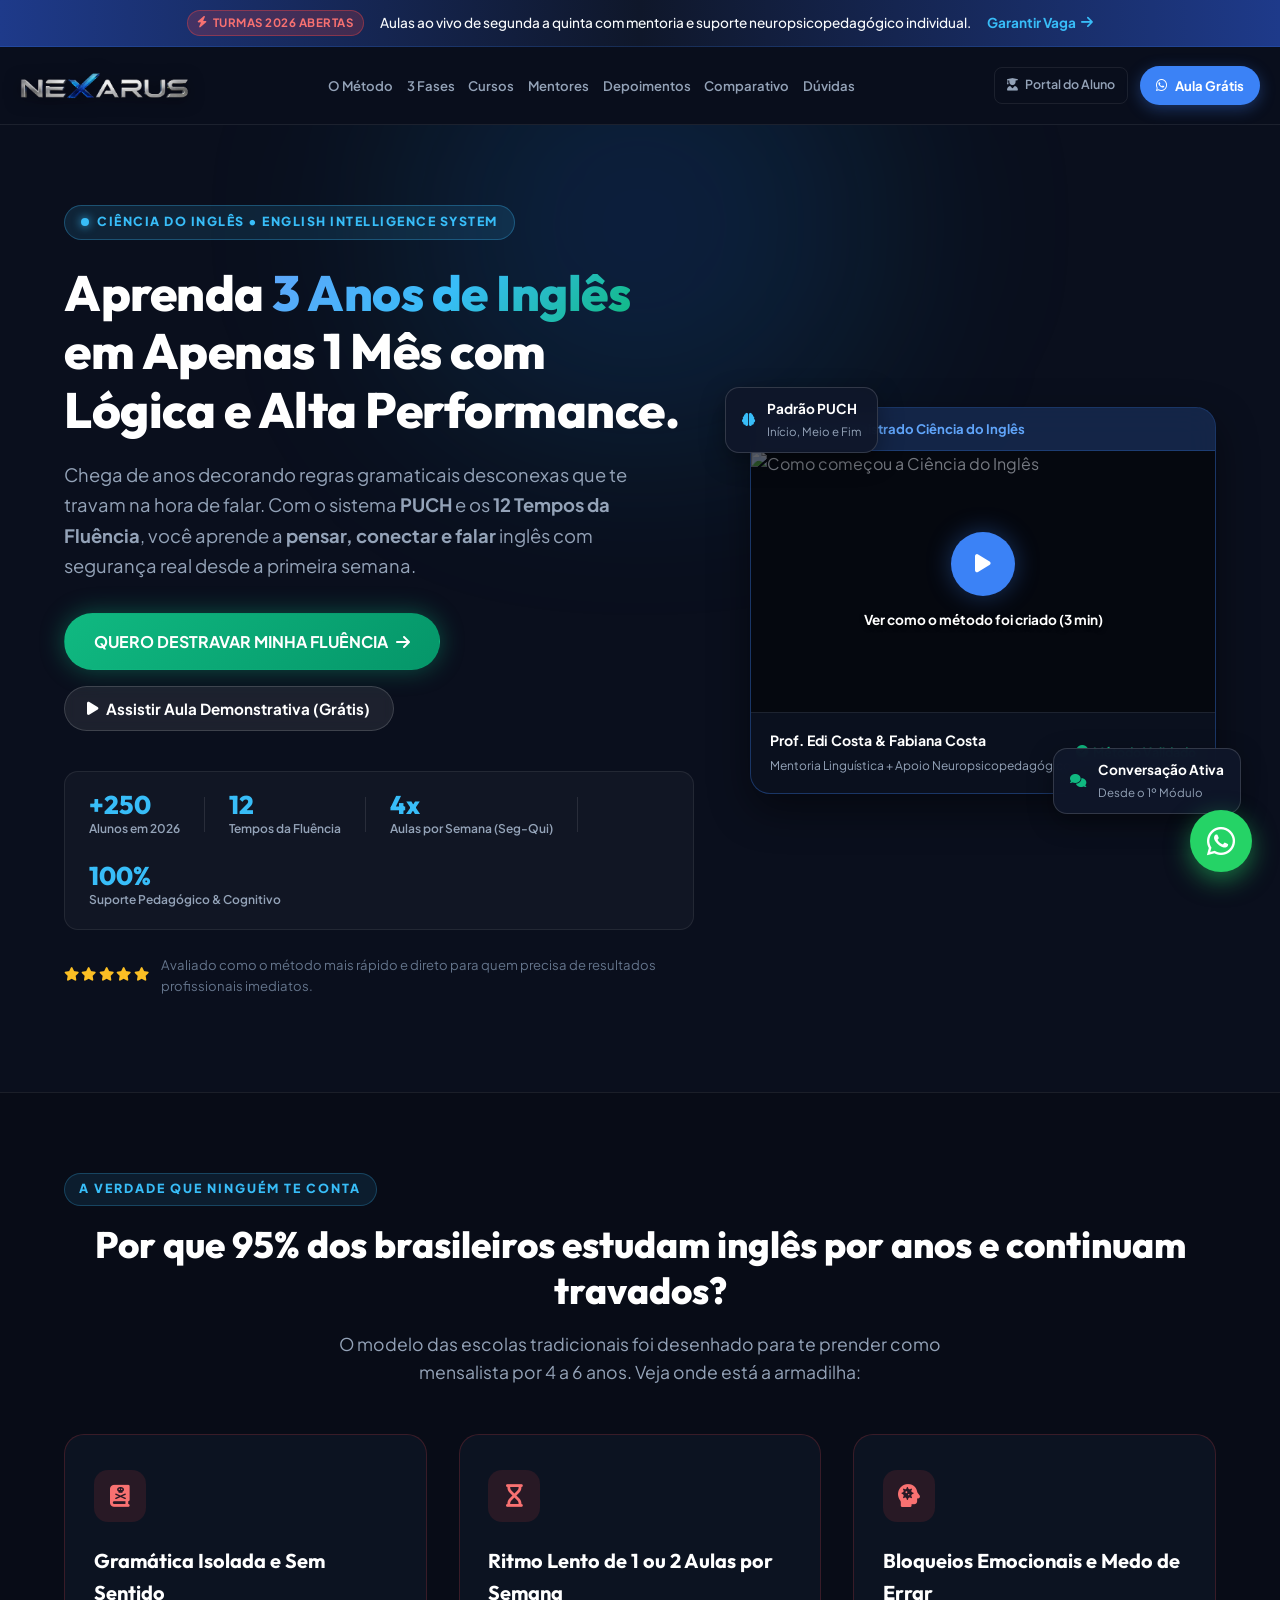
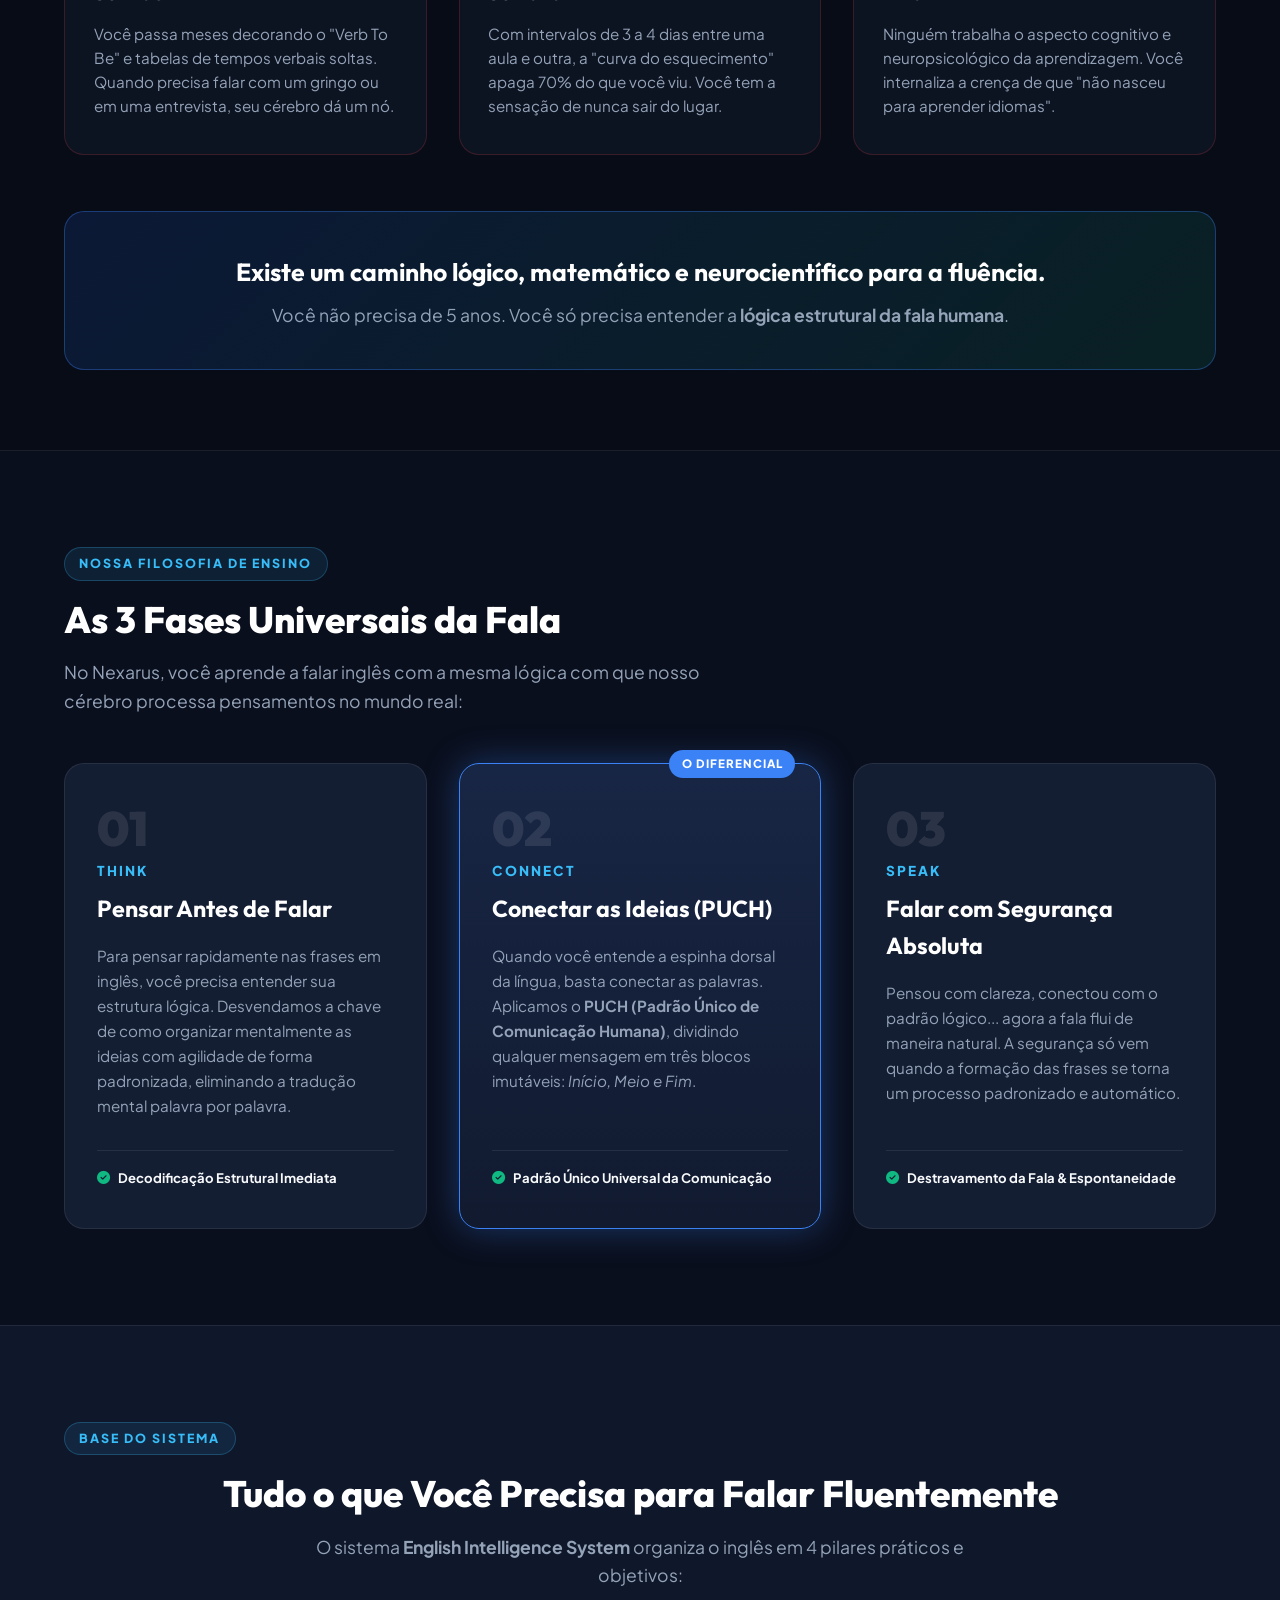
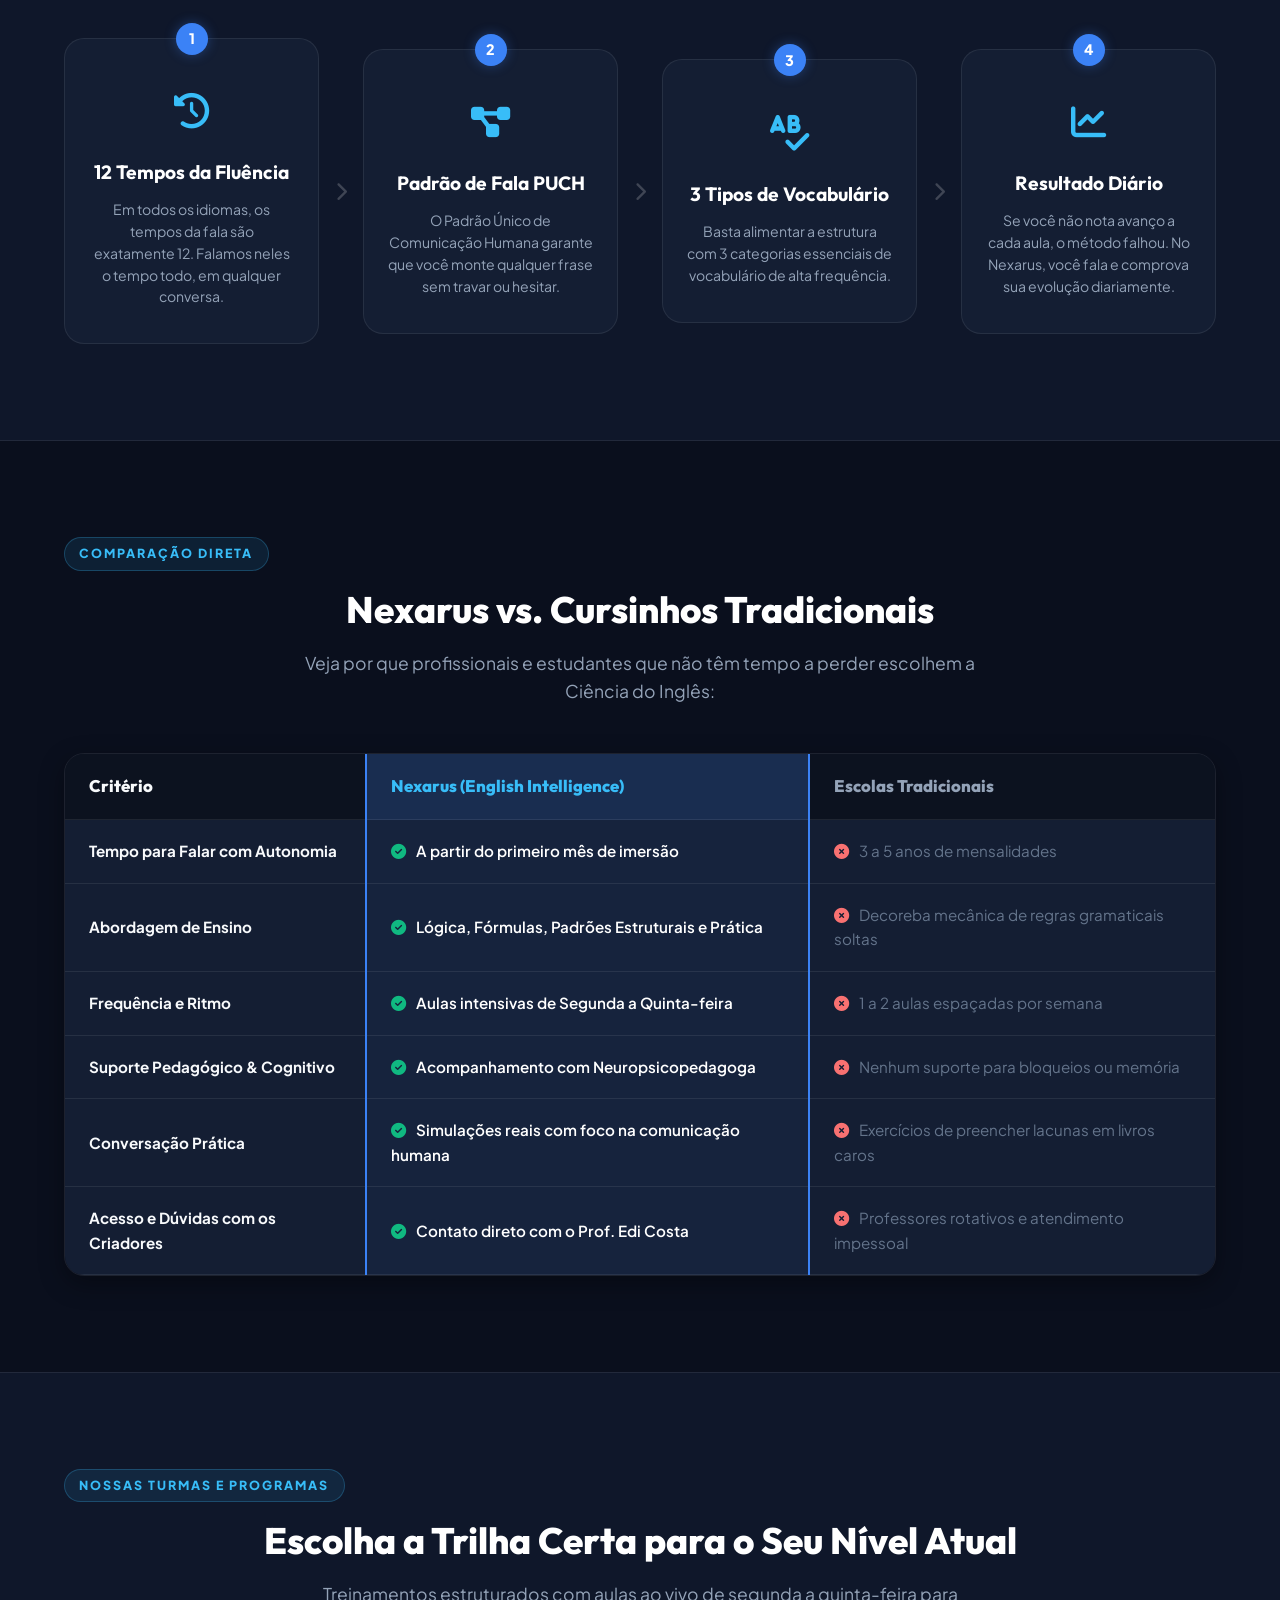
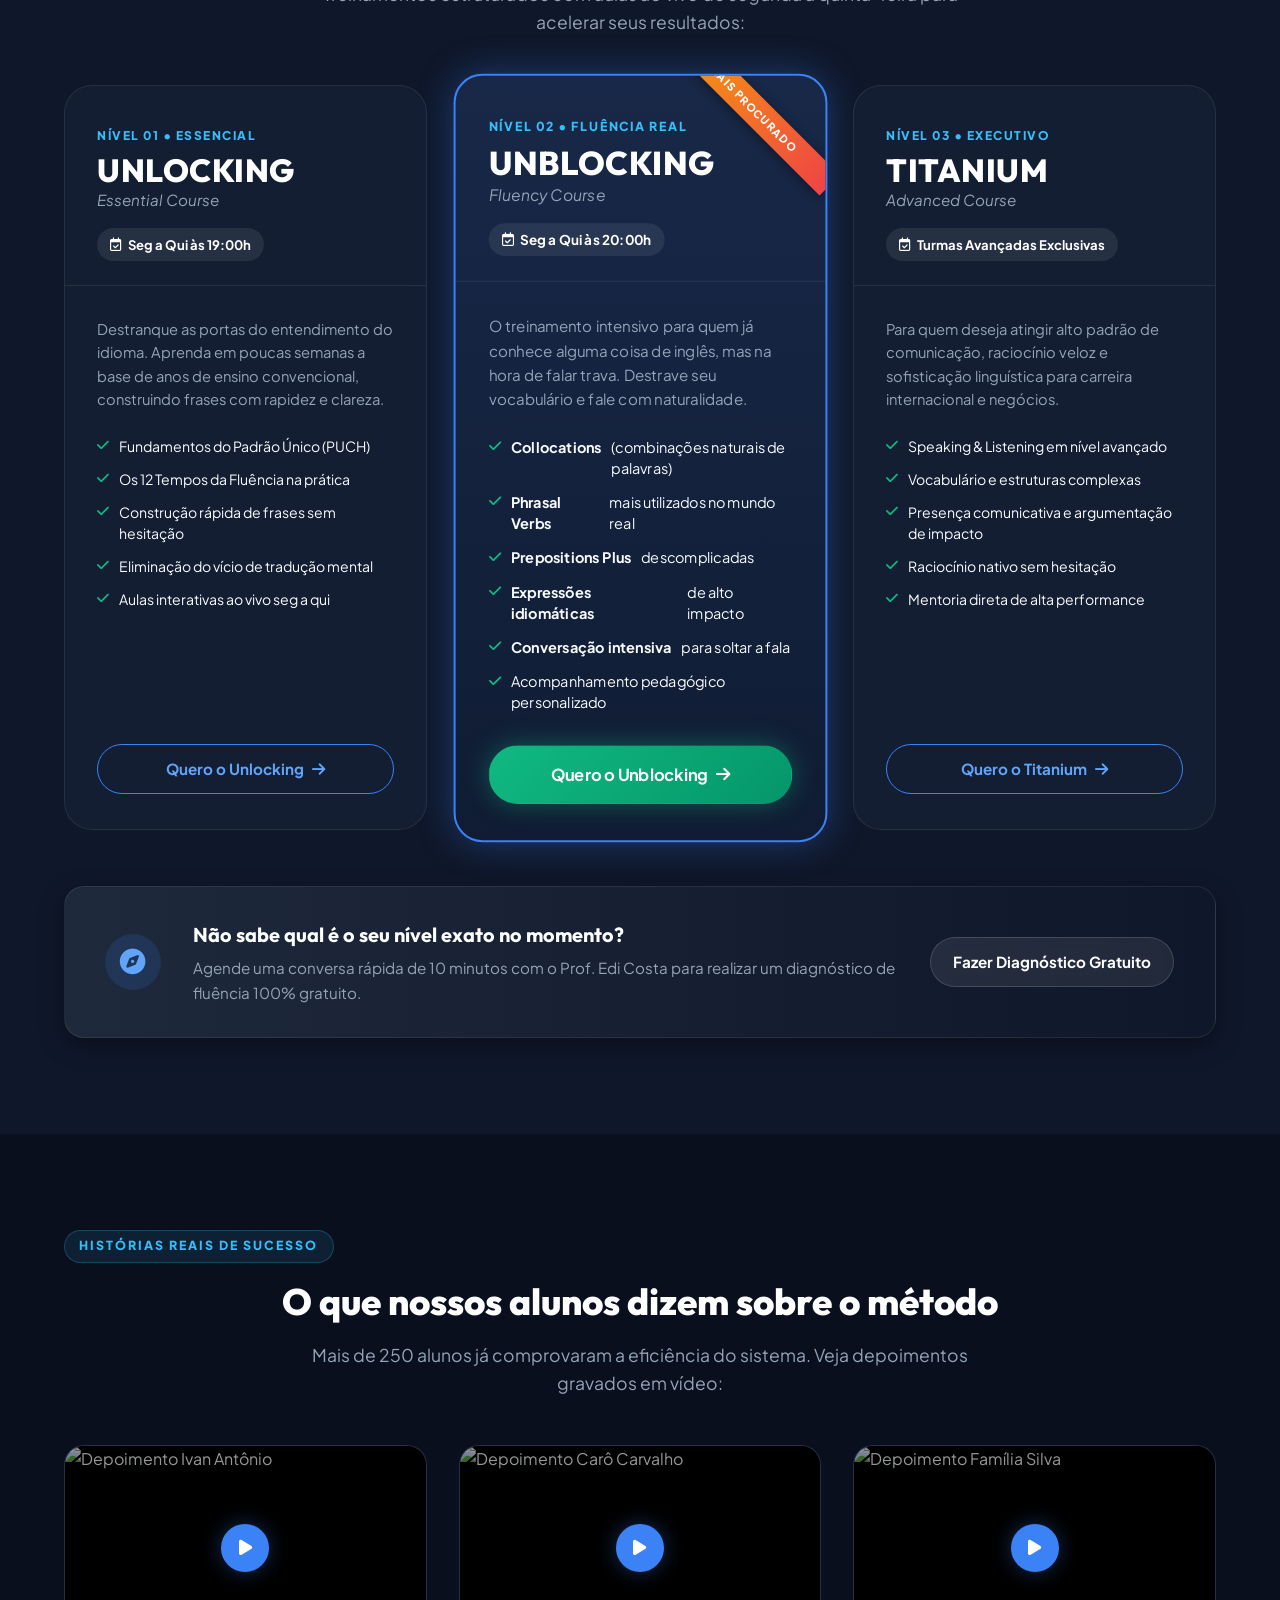
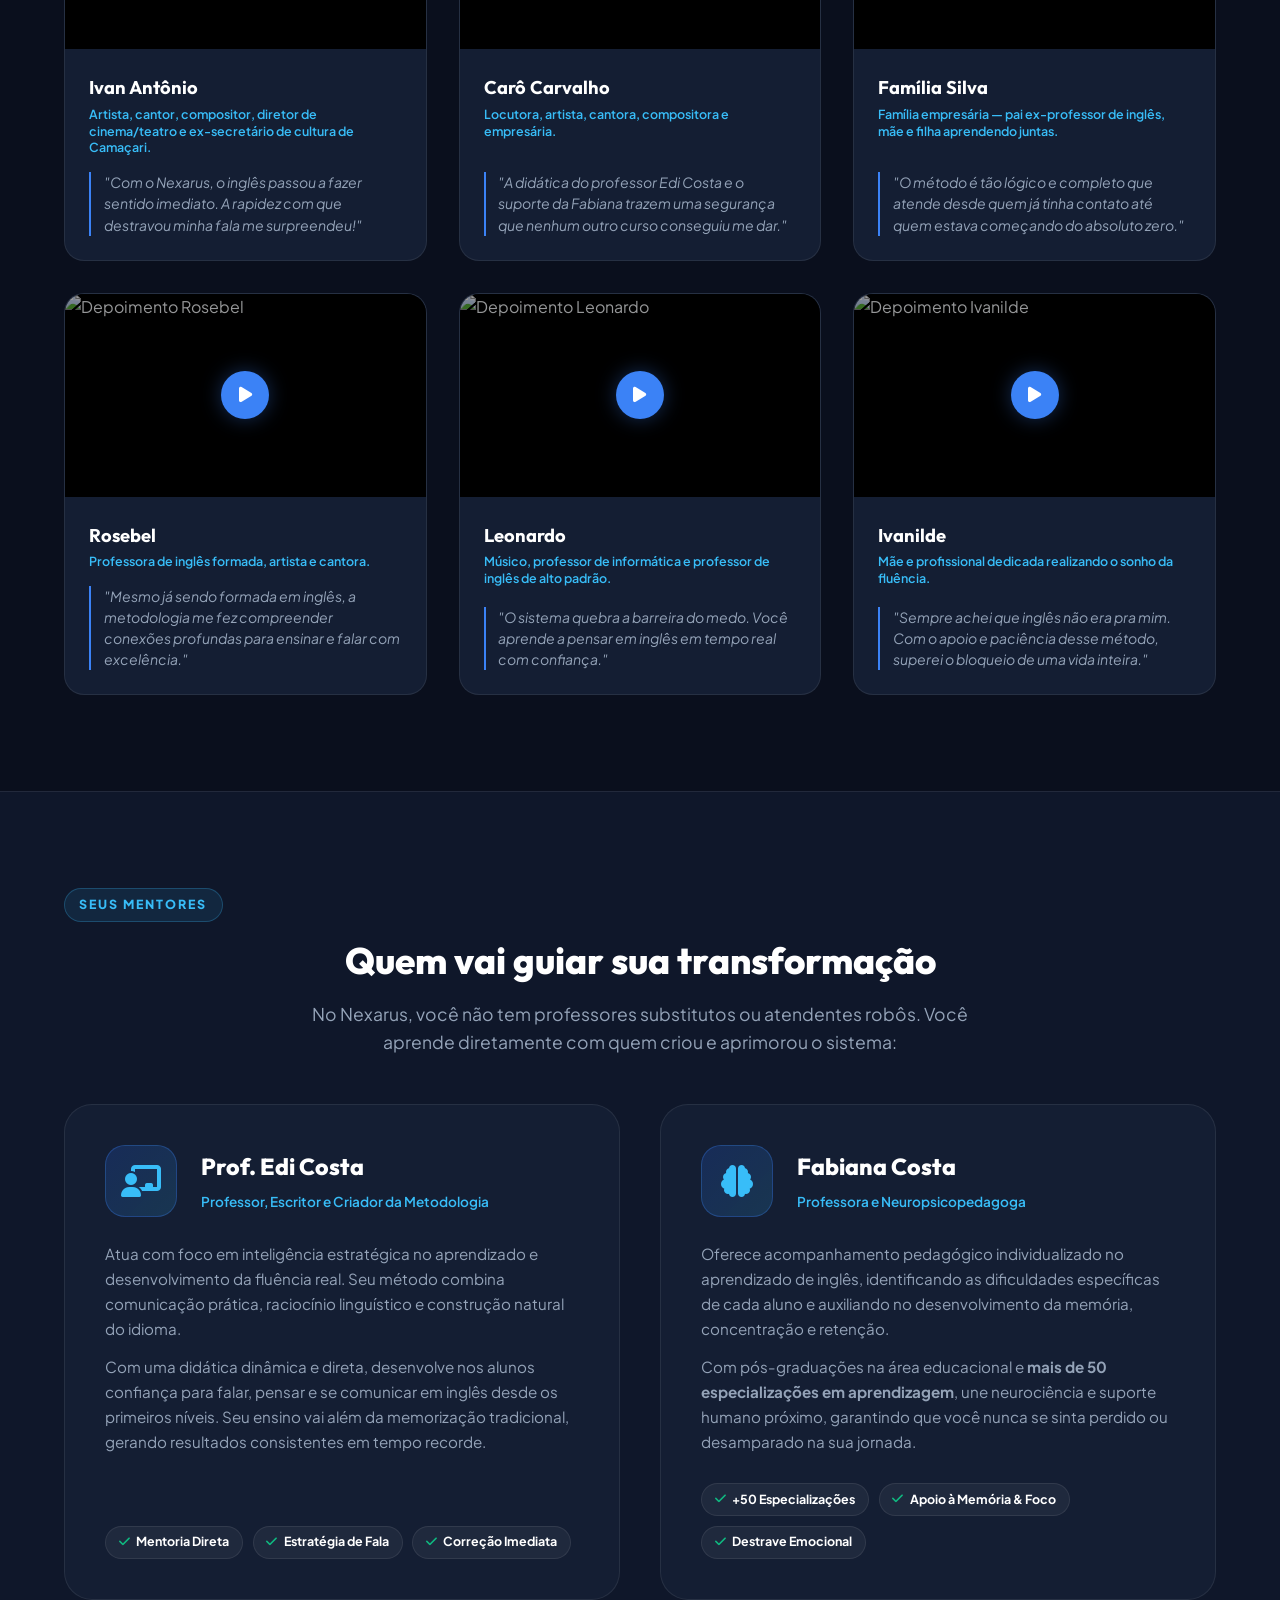
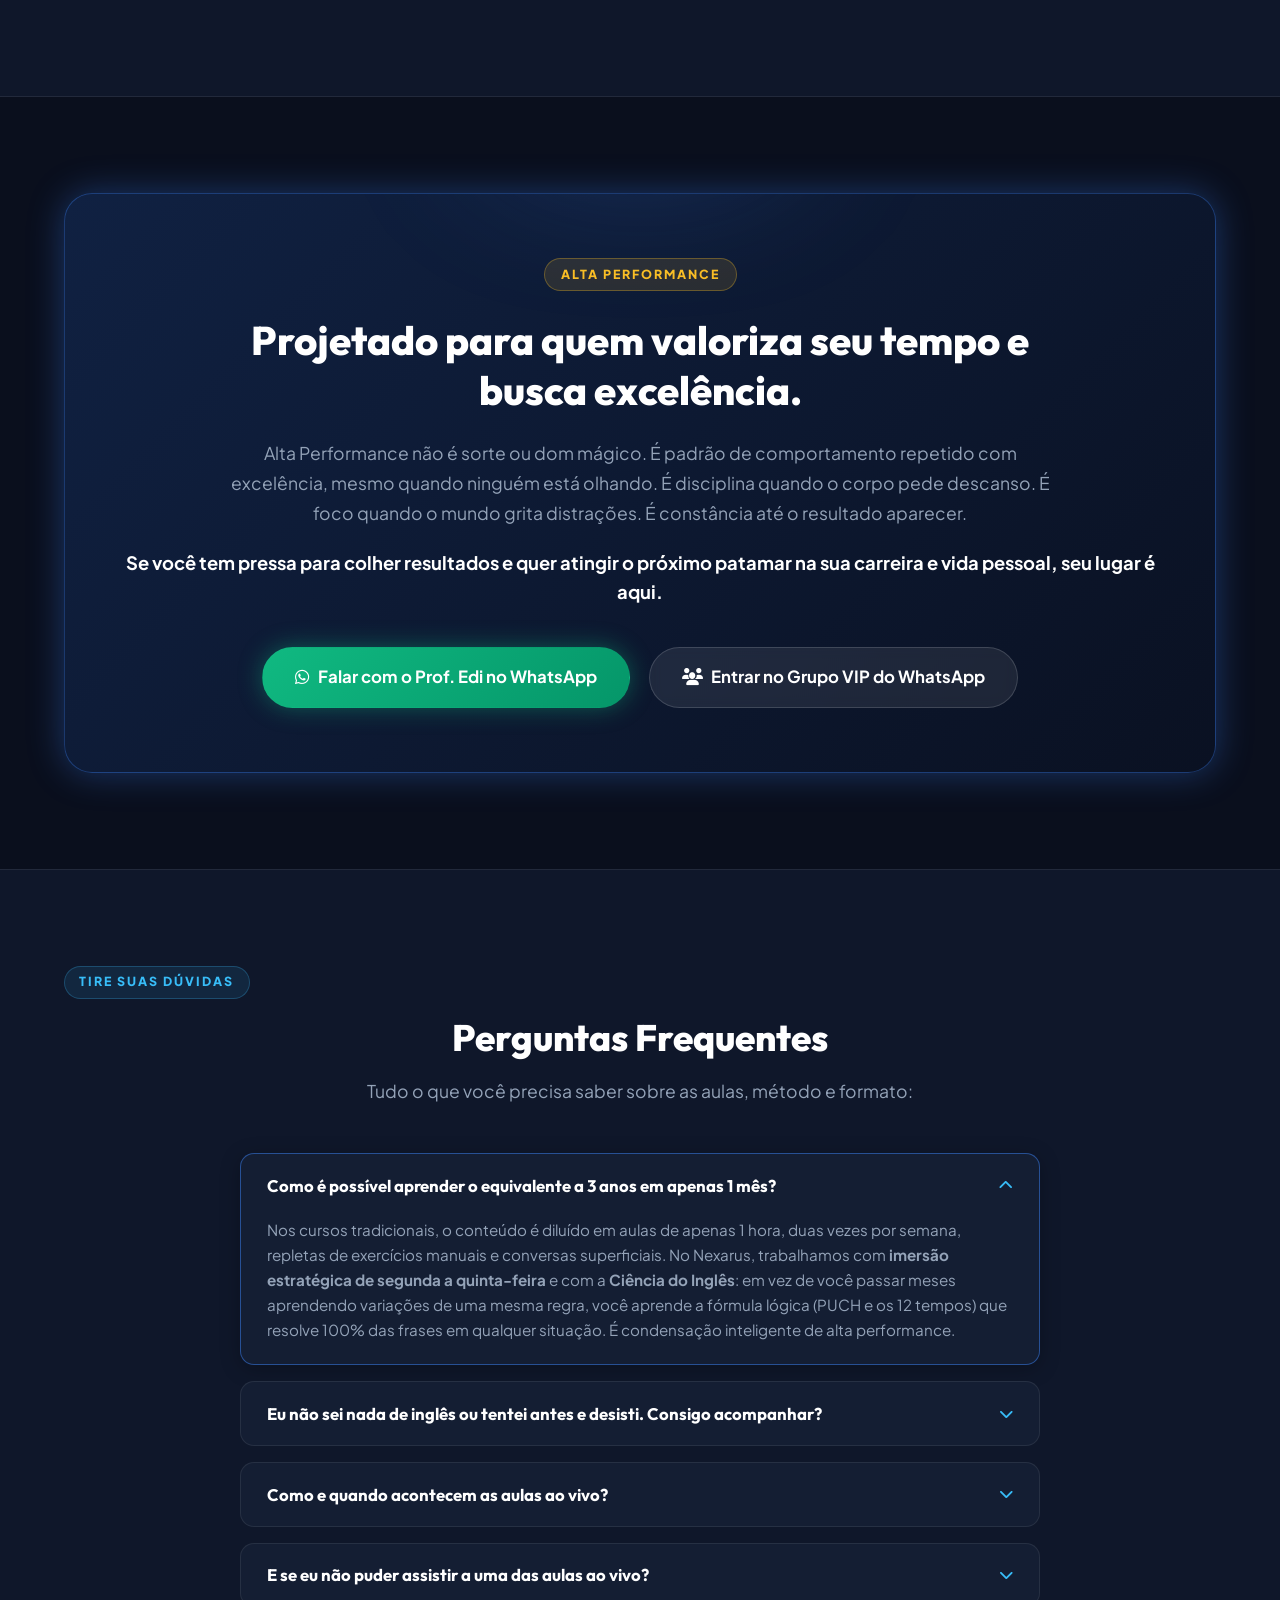
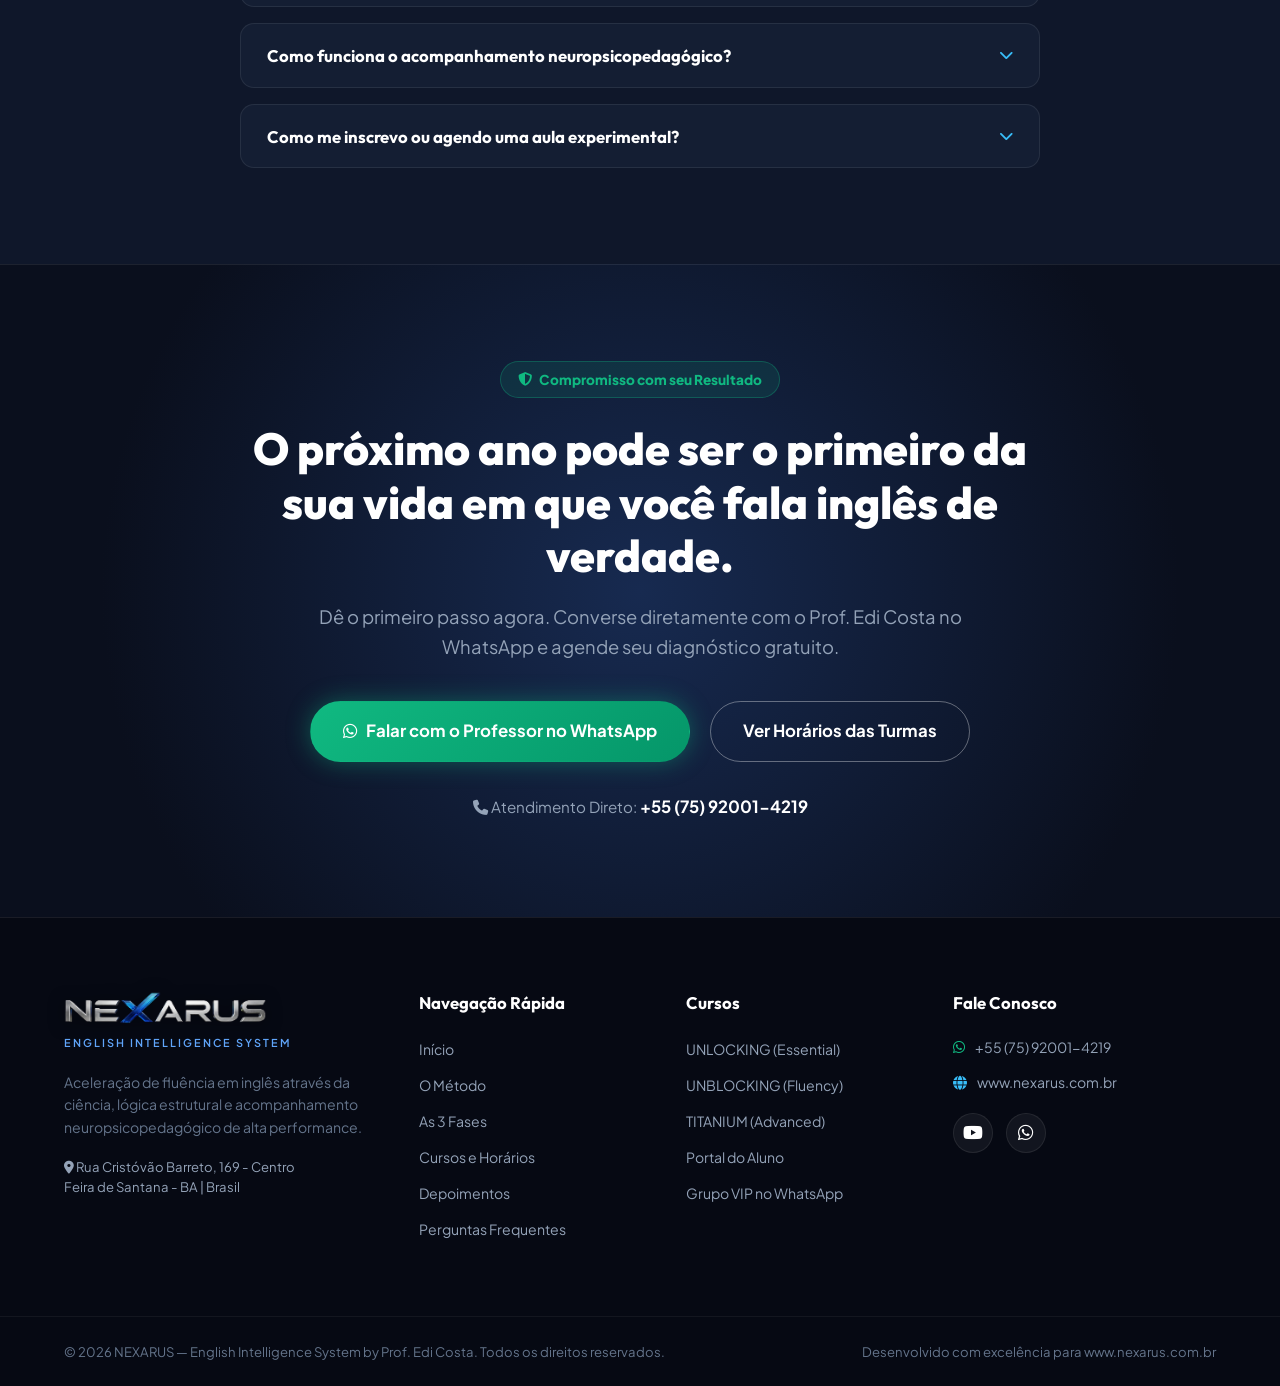
==== index.html @ 529083d0 "Update print statement from 'Hello' to 'Goodbye'" ====
<!DOCTYPE html>
<html lang="pt-BR">
<head>
  <meta charset="UTF-8" />
  <meta name="viewport" content="width=device-width, initial-scale=1.0" />
  <title>NEXARUS | Aprenda 3 Anos de Inglês em 1 Mês com a Ciência do Inglês</title>
  
  <!-- Meta SEO & Social Sharing -->
  <meta name="description" content="Domine a fluência real em tempo recorde com o English Intelligence System e a Ciência do Inglês do Prof. Edi Costa e da Neuropsicopedagoga Fabiana Costa." />
  <meta property="og:title" content="NEXARUS | English Intelligence System" />
  <meta property="og:description" content="Aprenda 3 anos de ensino tradicional em apenas 1 mês. Raciocínio lógico, 12 Tempos da Fluência e suporte neuropsicopedagógico individualizado." />
  <meta property="og:image" content="https://www.nexarus.com.br/web/image/15608-c2fd153f/NEXARUS%20X.png" />
  <meta property="og:url" content="https://www.nexarus.com.br" />
  <meta property="og:type" content="website" />

  <!-- Fonts & Icons -->
  <link rel="preconnect" href="https://fonts.googleapis.com" />
  <link rel="preconnect" href="https://fonts.gstatic.com" crossorigin />
  <link href="https://fonts.googleapis.com/css2?family=Plus+Jakarta+Sans:wght@300;400;500;600;700;800;900&family=Outfit:wght@400;500;600;700;800&display=swap" rel="stylesheet" />
  
  <!-- FontAwesome -->
  <link rel="stylesheet" href="https://cdnjs.cloudflare.com/ajax/libs/font-awesome/6.5.1/css/all.min.css" integrity="sha512-DTOQO9RWCH3ppGqcWaEA1BIZOC6xxalwEsw9c2QQeAIftl+Vegovlnee1c9QX4TctnWMn13TZye+giMm8e2LwA==" crossorigin="anonymous" referrerpolicy="no-referrer" />

  <style>
/* ==========================================================================
   NEXARUS | English Intelligence System - Modern Sales Page Stylesheet
   ========================================================================== */

:root {
  /* Colors */
  --bg-dark: #0a0f1d;
  --bg-surface: #0f172a;
  --bg-card: #141e33;
  --bg-card-hover: #1b2845;
  --bg-card-border: rgba(255, 255, 255, 0.08);
  --bg-glass: rgba(16, 24, 45, 0.75);
  
  --primary: #3b82f6;
  --primary-light: #60a5fa;
  --primary-dark: #1d4ed8;
  --primary-glow: rgba(59, 130, 246, 0.35);

  --accent-cyan: #38bdf8;
  --accent-cyan-glow: rgba(56, 189, 248, 0.25);

  --cta-green: #10b981;
  --cta-green-hover: #059669;
  --cta-green-glow: rgba(16, 185, 129, 0.4);

  --text-main: #f8fafc;
  --text-muted: #94a3b8;
  --text-dim: #64748b;
  --text-highlight: #38bdf8;

  /* Typography */
  --font-heading: 'Outfit', -apple-system, BlinkMacSystemFont, sans-serif;
  --font-body: 'Plus Jakarta Sans', -apple-system, BlinkMacSystemFont, sans-serif;

  /* Shadows & Radius */
  --radius-sm: 8px;
  --radius-md: 14px;
  --radius-lg: 20px;
  --radius-xl: 28px;
  --radius-pill: 9999px;

  --shadow-sm: 0 2px 8px rgba(0, 0, 0, 0.25);
  --shadow-md: 0 8px 24px rgba(0, 0, 0, 0.35);
  --shadow-lg: 0 16px 40px rgba(0, 0, 0, 0.45);
  --shadow-glow: 0 0 35px var(--primary-glow);
  --shadow-cta: 0 0 25px var(--cta-green-glow);

  /* Transitions */
  --transition-fast: 0.2s cubic-bezier(0.4, 0, 0.2, 1);
  --transition-normal: 0.3s cubic-bezier(0.4, 0, 0.2, 1);
  --transition-bounce: 0.4s cubic-bezier(0.175, 0.885, 0.32, 1.275);
}

/* Base Reset & Defaults */
*, *::before, *::after {
  box-sizing: border-box;
  margin: 0;
  padding: 0;
}

html {
  scroll-behavior: smooth;
  font-size: 16px;
  -webkit-font-smoothing: antialiased;
}

body {
  font-family: var(--font-body);
  background-color: var(--bg-dark);
  color: var(--text-main);
  line-height: 1.6;
  overflow-x: hidden;
  position: relative;
}

img {
  max-width: 100%;
  height: auto;
  display: block;
}

a {
  color: inherit;
  text-decoration: none;
  transition: var(--transition-fast);
}

ul {
  list-style: none;
}

.container {
  width: 100%;
  max-width: 1200px;
  margin: 0 auto;
  padding: 0 1.5rem;
}

/* Utility Helpers */
.text-center { text-align: center; }
.text-accent { color: var(--accent-cyan) !important; }
.text-success { color: var(--cta-green) !important; }

/* Announcement Bar */
.top-bar {
  background: linear-gradient(90deg, #1e3a8a, #0f172a, #1e3a8a);
  border-bottom: 1px solid rgba(59, 130, 246, 0.2);
  padding: 0.6rem 0;
  font-size: 0.85rem;
  color: var(--text-main);
}

.top-bar-content {
  display: flex;
  align-items: center;
  justify-content: center;
  gap: 1rem;
  flex-wrap: wrap;
}

.badge-urgent {
  background: rgba(239, 68, 68, 0.2);
  color: #f87171;
  border: 1px solid rgba(239, 68, 68, 0.4);
  padding: 0.2rem 0.6rem;
  border-radius: var(--radius-pill);
  font-weight: 700;
  font-size: 0.72rem;
  letter-spacing: 0.5px;
  display: inline-flex;
  align-items: center;
  gap: 0.3rem;
}

.top-bar-text {
  font-weight: 500;
  margin: 0;
}

.top-bar-link {
  color: var(--accent-cyan);
  font-weight: 700;
  display: inline-flex;
  align-items: center;
  gap: 0.35rem;
}

.top-bar-link:hover {
  text-decoration: underline;
  color: #fff;
}

/* Site Header */
.site-header {
  position: sticky;
  top: 0;
  z-index: 100;
  background: rgba(10, 15, 29, 0.85);
  backdrop-filter: blur(14px);
  -webkit-backdrop-filter: blur(14px);
  border-bottom: 1px solid var(--bg-card-border);
  transition: var(--transition-normal);
}

.site-header.scrolled {
  background: rgba(10, 15, 29, 0.95);
  box-shadow: var(--shadow-md);
}

.nav-container {
  display: flex;
  align-items: center;
  justify-content: space-between;
  height: 4.8rem;
  width: 100%;
  max-width: 1440px;
  margin: 0 auto;
  padding: 0 2rem;
  gap: 1.5rem;
}

.brand-logo {
  display: flex;
  align-items: center;
  flex-shrink: 0;
}

.brand-logo-img {
  height: 34px;
  width: auto;
  max-width: 200px;
  object-fit: contain;
  transition: transform 0.3s cubic-bezier(0.4, 0, 0.2, 1), filter 0.3s ease;
  filter: drop-shadow(0 2px 8px rgba(0, 0, 0, 0.5));
}

.brand-logo:hover .brand-logo-img {
  transform: scale(1.03);
  filter: drop-shadow(0 0 14px rgba(56, 189, 248, 0.5));
}

.footer-logo {
  display: flex;
  flex-direction: column;
  align-items: flex-start;
  gap: 0.5rem;
  margin-bottom: 1.2rem;
}

.footer-logo-img {
  height: 36px;
  width: auto;
  max-width: 220px;
  object-fit: contain;
  filter: drop-shadow(0 2px 8px rgba(0, 0, 0, 0.5));
}

.logo-sub {
  font-size: 0.68rem;
  letter-spacing: 2px;
  text-transform: uppercase;
  color: var(--primary-light);
  font-weight: 600;
}

.nav-links {
  display: flex;
  align-items: center;
  gap: 1.15rem;
  flex-shrink: 1;
}

.nav-link {
  color: var(--text-muted);
  font-size: 0.88rem;
  font-weight: 600;
  position: relative;
  padding: 0.4rem 0;
  white-space: nowrap;
  flex-shrink: 0;
}

.nav-link:hover {
  color: #ffffff;
}

.nav-link::after {
  content: '';
  position: absolute;
  bottom: 0;
  left: 0;
  width: 0;
  height: 2px;
  background: var(--primary);
  transition: var(--transition-fast);
}

.nav-link:hover::after {
  width: 100%;
}

.nav-actions {
  display: flex;
  align-items: center;
  gap: 0.75rem;
  flex-shrink: 0;
}

.btn-portal {
  color: var(--text-muted);
  font-size: 0.82rem;
  font-weight: 600;
  padding: 0.5rem 0.85rem;
  border-radius: var(--radius-sm);
  border: 1px solid var(--bg-card-border);
  display: inline-flex;
  align-items: center;
  gap: 0.4rem;
  white-space: nowrap;
}

.btn-portal:hover {
  color: #fff;
  border-color: var(--primary);
  background: rgba(59, 130, 246, 0.1);
}

.btn-nav {
  padding: 0.55rem 1.1rem;
  font-size: 0.86rem;
  white-space: nowrap;
}

.mobile-toggle {
  display: none;
  background: none;
  border: none;
  color: #fff;
  font-size: 1.4rem;
  cursor: pointer;
  padding: 0.5rem;
  flex-shrink: 0;
}

/* Button System */
.btn {
  display: inline-flex;
  align-items: center;
  justify-content: center;
  gap: 0.5rem;
  padding: 0.75rem 1.4rem;
  border-radius: var(--radius-pill);
  font-family: var(--font-body);
  font-weight: 700;
  font-size: 0.95rem;
  cursor: pointer;
  border: 1px solid transparent;
  transition: var(--transition-normal);
  text-align: center;
  white-space: nowrap;
}

.btn-primary {
  background: var(--primary);
  color: #fff;
  box-shadow: 0 4px 15px rgba(59, 130, 246, 0.35);
}

.btn-primary:hover {
  background: var(--primary-dark);
  transform: translateY(-2px);
  box-shadow: 0 6px 20px rgba(59, 130, 246, 0.5);
}

.btn-cta {
  background: linear-gradient(135deg, var(--cta-green) 0%, #059669 100%);
  color: #fff;
  box-shadow: var(--shadow-cta);
  font-size: 1rem;
  padding: 0.9rem 1.8rem;
}

.btn-cta:hover {
  background: linear-gradient(135deg, #10b981 0%, #047857 100%);
  transform: translateY(-3px) scale(1.02);
  box-shadow: 0 10px 30px rgba(16, 185, 129, 0.6);
}

.btn-glow {
  position: relative;
  overflow: hidden;
}

.btn-glow::before {
  content: '';
  position: absolute;
  top: -50%;
  left: -50%;
  width: 200%;
  height: 200%;
  background: radial-gradient(circle, rgba(255, 255, 255, 0.3) 0%, transparent 60%);
  opacity: 0;
  transform: scale(0.5);
  transition: transform 0.6s, opacity 0.6s;
}

.btn-glow:hover::before {
  opacity: 1;
  transform: scale(1);
}

.btn-secondary {
  background: rgba(255, 255, 255, 0.08);
  color: #ffffff;
  border-color: rgba(255, 255, 255, 0.15);
  backdrop-filter: blur(6px);
}

.btn-secondary:hover {
  background: rgba(255, 255, 255, 0.15);
  border-color: rgba(255, 255, 255, 0.3);
  transform: translateY(-2px);
}

.btn-outline-primary {
  background: transparent;
  color: var(--primary-light);
  border-color: var(--primary);
}

.btn-outline-primary:hover {
  background: var(--primary);
  color: #fff;
  transform: translateY(-2px);
}

.btn-outline-white {
  background: transparent;
  color: #fff;
  border-color: rgba(255, 255, 255, 0.35);
}

.btn-outline-white:hover {
  background: rgba(255, 255, 255, 0.1);
  border-color: #fff;
}

.btn-block {
  width: 100%;
}

.btn-lg {
  padding: 1rem 2rem;
  font-size: 1.05rem;
}

/* Section Header Typography */
.section-badge {
  display: inline-block;
  font-size: 0.78rem;
  font-weight: 800;
  letter-spacing: 2px;
  text-transform: uppercase;
  color: var(--accent-cyan);
  background: rgba(56, 189, 248, 0.1);
  border: 1px solid rgba(56, 189, 248, 0.25);
  padding: 0.35rem 0.9rem;
  border-radius: var(--radius-pill);
  margin-bottom: 1rem;
}

.section-title {
  font-family: var(--font-heading);
  font-size: 2.3rem;
  font-weight: 800;
  line-height: 1.25;
  color: #ffffff;
  margin-bottom: 1rem;
}

.section-desc {
  font-size: 1.1rem;
  color: var(--text-muted);
  max-width: 680px;
  margin-bottom: 3rem;
}

.section-desc.text-center {
  margin-left: auto;
  margin-right: auto;
}

/* ==========================================================================
   Hero Section
   ========================================================================== */
.hero-section {
  position: relative;
  padding: 5rem 0 6rem 0;
  overflow: hidden;
}

.hero-bg-glow {
  position: absolute;
  top: -150px;
  left: 50%;
  transform: translateX(-50%);
  width: 800px;
  height: 500px;
  background: radial-gradient(circle, rgba(37, 99, 235, 0.2) 0%, rgba(14, 165, 233, 0.1) 40%, transparent 70%);
  filter: blur(80px);
  pointer-events: none;
  z-index: 0;
}

.hero-container {
  display: grid;
  grid-template-columns: 1.15fr 0.85fr;
  align-items: center;
  gap: 3.5rem;
  position: relative;
  z-index: 1;
}

.hero-tag {
  display: inline-flex;
  align-items: center;
  gap: 0.5rem;
  font-size: 0.78rem;
  font-weight: 800;
  letter-spacing: 1.5px;
  color: var(--accent-cyan);
  background: rgba(56, 189, 248, 0.12);
  border: 1px solid rgba(56, 189, 248, 0.3);
  padding: 0.4rem 1rem;
  border-radius: var(--radius-pill);
  margin-bottom: 1.5rem;
}

.pulse-dot {
  width: 8px;
  height: 8px;
  border-radius: 50%;
  background: var(--accent-cyan);
  box-shadow: 0 0 10px var(--accent-cyan);
  animation: pulse 2s infinite;
}

@keyframes pulse {
  0% { transform: scale(0.9); opacity: 0.7; }
  50% { transform: scale(1.3); opacity: 1; }
  100% { transform: scale(0.9); opacity: 0.7; }
}

.hero-title {
  font-family: var(--font-heading);
  font-size: 3.1rem;
  font-weight: 800;
  line-height: 1.18;
  color: #ffffff;
  margin-bottom: 1.3rem;
  letter-spacing: -0.5px;
}

.highlight-text {
  background: linear-gradient(135deg, #60a5fa 0%, #38bdf8 50%, #10b981 100%);
  -webkit-background-clip: text;
  -webkit-text-fill-color: transparent;
}

.hero-subtitle {
  font-size: 1.15rem;
  color: var(--text-muted);
  line-height: 1.65;
  margin-bottom: 2rem;
  max-width: 620px;
}

.hero-cta-group {
  display: flex;
  align-items: center;
  gap: 1rem;
  flex-wrap: wrap;
  margin-bottom: 2.5rem;
}

.hero-stats {
  display: flex;
  align-items: center;
  gap: 1.5rem;
  padding: 1.2rem 1.5rem;
  background: rgba(255, 255, 255, 0.03);
  border: 1px solid var(--bg-card-border);
  border-radius: var(--radius-md);
  margin-bottom: 1.5rem;
  flex-wrap: wrap;
}

.stat-item {
  display: flex;
  flex-direction: column;
}

.stat-number {
  font-family: var(--font-heading);
  font-size: 1.6rem;
  font-weight: 800;
  color: var(--accent-cyan);
  line-height: 1.1;
}

.stat-label {
  font-size: 0.75rem;
  color: var(--text-muted);
  font-weight: 600;
}

.stat-separator {
  width: 1px;
  height: 35px;
  background: rgba(255, 255, 255, 0.1);
}

.hero-trust {
  display: flex;
  align-items: center;
  gap: 0.8rem;
}

.trust-stars {
  color: #fbbf24;
  font-size: 0.85rem;
  display: flex;
  gap: 0.15rem;
}

.hero-trust p {
  font-size: 0.82rem;
  color: var(--text-dim);
  margin: 0;
}

/* Hero Visual Card */
.hero-visual {
  position: relative;
}

.glass-card {
  background: var(--bg-glass);
  border: 1px solid var(--bg-card-border);
  border-radius: var(--radius-lg);
  backdrop-filter: blur(16px);
  -webkit-backdrop-filter: blur(16px);
  overflow: hidden;
  box-shadow: var(--shadow-lg);
}

.main-hero-card {
  border-color: rgba(59, 130, 246, 0.3);
  position: relative;
}

.card-header-badge {
  background: rgba(59, 130, 246, 0.15);
  border-bottom: 1px solid rgba(59, 130, 246, 0.25);
  color: var(--primary-light);
  font-weight: 700;
  font-size: 0.82rem;
  padding: 0.65rem 1.2rem;
  display: flex;
  align-items: center;
  gap: 0.5rem;
}

.video-preview-wrapper {
  position: relative;
  cursor: pointer;
  overflow: hidden;
  background: #000;
  aspect-ratio: 16 / 9;
}

.preview-img {
  width: 100%;
  height: 100%;
  object-fit: cover;
  transition: transform 0.4s ease;
}

.video-preview-wrapper:hover .preview-img {
  transform: scale(1.05);
}

.preview-overlay {
  position: absolute;
  inset: 0;
  background: rgba(10, 15, 29, 0.55);
  display: flex;
  flex-direction: column;
  align-items: center;
  justify-content: center;
  gap: 0.8rem;
  transition: var(--transition-fast);
}

.video-preview-wrapper:hover .preview-overlay {
  background: rgba(10, 15, 29, 0.4);
}

.play-circle {
  width: 64px;
  height: 64px;
  border-radius: 50%;
  background: var(--primary);
  color: #fff;
  display: flex;
  align-items: center;
  justify-content: center;
  font-size: 1.3rem;
  box-shadow: 0 0 25px var(--primary-glow);
  transition: transform 0.3s cubic-bezier(0.175, 0.885, 0.32, 1.275);
}

.video-preview-wrapper:hover .play-circle {
  transform: scale(1.15);
  background: #2563eb;
}

.preview-text {
  font-size: 0.85rem;
  font-weight: 700;
  color: #ffffff;
  text-shadow: 0 2px 5px rgba(0, 0, 0, 0.8);
}

.hero-card-footer {
  padding: 1rem 1.2rem;
  display: flex;
  align-items: center;
  justify-content: space-between;
  background: rgba(0, 0, 0, 0.25);
  border-top: 1px solid var(--bg-card-border);
}

.mentor-micro-info strong {
  display: block;
  font-size: 0.88rem;
  color: #fff;
}

.mentor-micro-info span {
  font-size: 0.75rem;
  color: var(--text-muted);
}

.verified-badge {
  display: inline-flex;
  align-items: center;
  gap: 0.3rem;
  color: var(--cta-green);
  font-size: 0.78rem;
  font-weight: 700;
}

/* Floating Badges */
.floating-badge {
  position: absolute;
  background: rgba(15, 23, 42, 0.95);
  border: 1px solid rgba(255, 255, 255, 0.15);
  padding: 0.65rem 1rem;
  border-radius: var(--radius-md);
  box-shadow: var(--shadow-md);
  display: flex;
  align-items: center;
  gap: 0.75rem;
  font-size: 0.82rem;
  z-index: 2;
  backdrop-filter: blur(10px);
  animation: floatAnim 4s ease-in-out infinite alternate;
}

.floating-badge strong {
  display: block;
  color: #fff;
  font-size: 0.85rem;
}

.floating-badge span {
  color: var(--text-muted);
  font-size: 0.72rem;
}

.badge-top-left {
  top: -20px;
  left: -25px;
}

.badge-bottom-right {
  bottom: -20px;
  right: -25px;
  animation-delay: -2s;
}

@keyframes floatAnim {
  0% { transform: translateY(0); }
  100% { transform: translateY(-8px); }
}

/* ==========================================================================
   Problem Section
   ========================================================================== */
.problem-section {
  padding: 5rem 0;
  background: #080c17;
  border-top: 1px solid var(--bg-card-border);
  border-bottom: 1px solid var(--bg-card-border);
}

.problem-grid {
  display: grid;
  grid-template-columns: repeat(3, 1fr);
  gap: 2rem;
  margin-bottom: 3.5rem;
}

.problem-card {
  background: rgba(20, 30, 51, 0.4);
  border: 1px solid rgba(239, 68, 68, 0.2);
  border-radius: var(--radius-lg);
  padding: 2.2rem 1.8rem;
  position: relative;
  transition: var(--transition-normal);
}

.problem-card:hover {
  transform: translateY(-5px);
  border-color: rgba(239, 68, 68, 0.45);
  background: rgba(20, 30, 51, 0.7);
}

.problem-icon {
  width: 52px;
  height: 52px;
  border-radius: var(--radius-md);
  background: rgba(239, 68, 68, 0.12);
  color: #f87171;
  display: flex;
  align-items: center;
  justify-content: center;
  font-size: 1.4rem;
  margin-bottom: 1.4rem;
}

.problem-card h3 {
  font-family: var(--font-heading);
  font-size: 1.25rem;
  font-weight: 700;
  color: #fff;
  margin-bottom: 0.8rem;
}

.problem-card p {
  color: var(--text-muted);
  font-size: 0.95rem;
  line-height: 1.6;
}

.solution-bridge {
  background: linear-gradient(135deg, rgba(37, 99, 235, 0.15) 0%, rgba(16, 185, 129, 0.12) 100%);
  border: 1px solid rgba(59, 130, 246, 0.35);
  border-radius: var(--radius-lg);
  padding: 2.5rem;
  text-align: center;
}

.bridge-content h3 {
  font-family: var(--font-heading);
  font-size: 1.55rem;
  font-weight: 700;
  color: #fff;
  margin-bottom: 0.6rem;
}

.bridge-content p {
  color: var(--text-muted);
  font-size: 1.1rem;
}

/* ==========================================================================
   Method Section (3 Phases)
   ========================================================================== */
.method-section {
  padding: 6rem 0;
  position: relative;
}

.phases-grid {
  display: grid;
  grid-template-columns: repeat(3, 1fr);
  gap: 2rem;
}

.phase-card {
  background: var(--bg-card);
  border: 1px solid var(--bg-card-border);
  border-radius: var(--radius-lg);
  padding: 2.5rem 2rem;
  position: relative;
  display: flex;
  flex-direction: column;
  transition: var(--transition-normal);
}

.phase-card:hover {
  transform: translateY(-6px);
  border-color: rgba(59, 130, 246, 0.4);
  box-shadow: var(--shadow-md);
}

.highlight-card {
  background: linear-gradient(180deg, #182645 0%, #111a2f 100%);
  border-color: var(--primary);
  box-shadow: var(--shadow-glow);
}

.phase-badge-popular {
  position: absolute;
  top: -14px;
  right: 25px;
  background: var(--primary);
  color: #fff;
  font-size: 0.72rem;
  font-weight: 800;
  letter-spacing: 1px;
  text-transform: uppercase;
  padding: 0.3rem 0.8rem;
  border-radius: var(--radius-pill);
}

.phase-number {
  font-family: var(--font-heading);
  font-size: 3rem;
  font-weight: 900;
  color: rgba(255, 255, 255, 0.1);
  line-height: 1;
  margin-bottom: 0.5rem;
}

.phase-tag {
  font-size: 0.85rem;
  font-weight: 800;
  letter-spacing: 2px;
  color: var(--accent-cyan);
  text-transform: uppercase;
  margin-bottom: 0.5rem;
}

.phase-card h3 {
  font-family: var(--font-heading);
  font-size: 1.45rem;
  font-weight: 700;
  color: #fff;
  margin-bottom: 1rem;
}

.phase-card p {
  color: var(--text-muted);
  font-size: 0.95rem;
  line-height: 1.65;
  margin-bottom: 2rem;
  flex-grow: 1;
}

.phase-footer {
  display: flex;
  align-items: center;
  gap: 0.5rem;
  color: var(--text-main);
  font-size: 0.82rem;
  font-weight: 700;
  padding-top: 1rem;
  border-top: 1px solid var(--bg-card-border);
}

.phase-footer i {
  color: var(--cta-green);
}

/* ==========================================================================
   Foundations Section
   ========================================================================== */
.foundations-section {
  padding: 6rem 0;
  background: var(--bg-surface);
  border-top: 1px solid var(--bg-card-border);
  border-bottom: 1px solid var(--bg-card-border);
}

.steps-row {
  display: flex;
  align-items: center;
  justify-content: space-between;
  gap: 1rem;
}

.step-box {
  flex: 1;
  background: var(--bg-card);
  border: 1px solid var(--bg-card-border);
  border-radius: var(--radius-lg);
  padding: 2.2rem 1.5rem;
  text-align: center;
  position: relative;
  transition: var(--transition-normal);
}

.step-box:hover {
  transform: translateY(-5px);
  border-color: var(--primary-light);
  box-shadow: var(--shadow-md);
}

.step-num {
  position: absolute;
  top: -16px;
  left: 50%;
  transform: translateX(-50%);
  width: 32px;
  height: 32px;
  border-radius: 50%;
  background: var(--primary);
  color: #fff;
  font-weight: 800;
  font-size: 0.9rem;
  display: flex;
  align-items: center;
  justify-content: center;
  box-shadow: 0 0 12px var(--primary-glow);
}

.step-icon {
  font-size: 2.2rem;
  color: var(--accent-cyan);
  margin-top: 0.5rem;
  margin-bottom: 1.2rem;
}

.step-box h4 {
  font-family: var(--font-heading);
  font-size: 1.2rem;
  font-weight: 700;
  color: #fff;
  margin-bottom: 0.7rem;
}

.step-box p {
  color: var(--text-muted);
  font-size: 0.88rem;
  line-height: 1.55;
}

.step-arrow {
  color: rgba(255, 255, 255, 0.2);
  font-size: 1.2rem;
}

/* ==========================================================================
   Comparison Table Section
   ========================================================================== */
.comparison-section {
  padding: 6rem 0;
}

.table-responsive {
  overflow-x: auto;
  border-radius: var(--radius-lg);
  border: 1px solid var(--bg-card-border);
  box-shadow: var(--shadow-md);
}

.comparison-table {
  width: 100%;
  border-collapse: collapse;
  background: var(--bg-card);
  text-align: left;
}

.comparison-table th,
.comparison-table td {
  padding: 1.2rem 1.5rem;
  border-bottom: 1px solid var(--bg-card-border);
  font-size: 0.95rem;
}

.comparison-table th {
  font-family: var(--font-heading);
  font-size: 1.05rem;
  font-weight: 800;
  background: rgba(0, 0, 0, 0.4);
}

.comparison-table th.table-brand {
  color: var(--accent-cyan);
  background: rgba(59, 130, 246, 0.15);
  border-left: 2px solid var(--primary);
  border-right: 2px solid var(--primary);
}

.comparison-table th.table-other {
  color: var(--text-muted);
}

.comparison-table td.brand-val {
  background: rgba(59, 130, 246, 0.05);
  color: #fff;
  font-weight: 600;
  border-left: 2px solid var(--primary);
  border-right: 2px solid var(--primary);
}

.comparison-table td.brand-val i {
  color: var(--cta-green);
  margin-right: 0.4rem;
}

.comparison-table td.other-val {
  color: var(--text-dim);
}

.comparison-table td.other-val i {
  color: #f87171;
  margin-right: 0.4rem;
}

/* ==========================================================================
   Courses & Tracks Section
   ========================================================================== */
.courses-section {
  padding: 6rem 0;
  background: var(--bg-surface);
  border-top: 1px solid var(--bg-card-border);
}

.courses-grid {
  display: grid;
  grid-template-columns: repeat(3, 1fr);
  gap: 2rem;
  margin-bottom: 3.5rem;
}

.course-card {
  background: var(--bg-card);
  border: 1px solid var(--bg-card-border);
  border-radius: var(--radius-xl);
  display: flex;
  flex-direction: column;
  position: relative;
  overflow: hidden;
  transition: var(--transition-normal);
}

.course-card:hover {
  transform: translateY(-8px);
  border-color: rgba(59, 130, 246, 0.4);
  box-shadow: var(--shadow-lg);
}

.featured-course {
  background: linear-gradient(180deg, #182848 0%, #101c33 100%);
  border: 2px solid var(--primary);
  box-shadow: var(--shadow-glow);
  transform: scale(1.03);
}

.featured-course:hover {
  transform: scale(1.03) translateY(-8px);
}

.featured-ribbon {
  position: absolute;
  top: 18px;
  right: -35px;
  transform: rotate(45deg);
  background: linear-gradient(90deg, #f59e0b, #ef4444);
  color: #fff;
  font-size: 0.65rem;
  font-weight: 800;
  letter-spacing: 1px;
  padding: 0.35rem 3rem;
  box-shadow: 0 2px 10px rgba(0, 0, 0, 0.4);
}

.course-header {
  padding: 2.2rem 2rem 1.5rem 2rem;
  border-bottom: 1px solid var(--bg-card-border);
}

.course-level {
  display: inline-block;
  font-size: 0.75rem;
  font-weight: 800;
  letter-spacing: 1.5px;
  text-transform: uppercase;
  color: var(--accent-cyan);
  margin-bottom: 0.5rem;
}

.course-title {
  font-family: var(--font-heading);
  font-size: 2rem;
  font-weight: 800;
  color: #fff;
  line-height: 1.1;
  letter-spacing: 0.5px;
}

.course-subtitle {
  font-size: 0.95rem;
  font-style: italic;
  color: var(--text-muted);
  display: block;
  margin-bottom: 1rem;
}

.course-schedule {
  display: inline-flex;
  align-items: center;
  gap: 0.45rem;
  font-size: 0.82rem;
  font-weight: 700;
  color: #fff;
  background: rgba(255, 255, 255, 0.08);
  padding: 0.35rem 0.8rem;
  border-radius: var(--radius-pill);
}

.course-body {
  padding: 2rem;
  flex-grow: 1;
}

.course-intro {
  font-size: 0.92rem;
  color: var(--text-muted);
  line-height: 1.6;
  margin-bottom: 1.5rem;
}

.course-features {
  display: flex;
  flex-direction: column;
  gap: 0.8rem;
}

.course-features li {
  display: flex;
  align-items: flex-start;
  gap: 0.6rem;
  font-size: 0.88rem;
  color: var(--text-main);
  line-height: 1.45;
}

.course-features li i {
  color: var(--cta-green);
  font-size: 0.85rem;
  margin-top: 0.2rem;
  flex-shrink: 0;
}

.course-footer {
  padding: 0 2rem 2.2rem 2rem;
}

/* Assessment Callout */
.assessment-callout {
  background: linear-gradient(90deg, #1e293b 0%, #0f172a 100%);
  border: 1px solid var(--bg-card-border);
  border-radius: var(--radius-lg);
  padding: 2rem 2.5rem;
  display: flex;
  align-items: center;
  justify-content: space-between;
  gap: 2rem;
  box-shadow: var(--shadow-md);
}

.callout-icon {
  width: 56px;
  height: 56px;
  border-radius: 50%;
  background: rgba(59, 130, 246, 0.15);
  color: var(--primary-light);
  display: flex;
  align-items: center;
  justify-content: center;
  font-size: 1.6rem;
  flex-shrink: 0;
}

.callout-text h4 {
  font-family: var(--font-heading);
  font-size: 1.25rem;
  font-weight: 700;
  color: #fff;
  margin-bottom: 0.3rem;
}

.callout-text p {
  color: var(--text-muted);
  font-size: 0.95rem;
  margin: 0;
}

/* ==========================================================================
   Testimonials Section
   ========================================================================== */
.testimonials-section {
  padding: 6rem 0;
}

.testimonials-grid {
  display: grid;
  grid-template-columns: repeat(3, 1fr);
  gap: 2rem;
}

.testimonial-card {
  background: var(--bg-card);
  border: 1px solid var(--bg-card-border);
  border-radius: var(--radius-lg);
  overflow: hidden;
  display: flex;
  flex-direction: column;
  transition: var(--transition-normal);
}

.testimonial-card:hover {
  transform: translateY(-6px);
  border-color: rgba(59, 130, 246, 0.35);
  box-shadow: var(--shadow-md);
}

.video-thumb-container {
  position: relative;
  aspect-ratio: 16 / 9;
  background: #000;
  cursor: pointer;
  overflow: hidden;
}

.video-thumb-container img {
  width: 100%;
  height: 100%;
  object-fit: cover;
  transition: transform 0.4s ease;
}

.video-thumb-container:hover img {
  transform: scale(1.05);
}

.play-overlay {
  position: absolute;
  inset: 0;
  background: rgba(0, 0, 0, 0.4);
  display: flex;
  align-items: center;
  justify-content: center;
  transition: var(--transition-fast);
}

.play-overlay i {
  width: 48px;
  height: 48px;
  border-radius: 50%;
  background: var(--primary);
  color: #fff;
  display: flex;
  align-items: center;
  justify-content: center;
  font-size: 1.1rem;
  box-shadow: 0 0 20px var(--primary-glow);
  transition: transform 0.3s;
}

.video-thumb-container:hover .play-overlay i {
  transform: scale(1.15);
  background: #2563eb;
}

.testimonial-info {
  padding: 1.5rem;
  display: flex;
  flex-direction: column;
  flex-grow: 1;
}

.student-name {
  font-family: var(--font-heading);
  font-size: 1.15rem;
  font-weight: 700;
  color: #fff;
  margin-bottom: 0.2rem;
}

.student-role {
  font-size: 0.78rem;
  color: var(--accent-cyan);
  font-weight: 600;
  margin-bottom: 1rem;
  line-height: 1.35;
}

.quote-text {
  font-size: 0.88rem;
  color: var(--text-muted);
  font-style: italic;
  line-height: 1.5;
  border-left: 2px solid var(--primary);
  padding-left: 0.8rem;
  margin-top: auto;
}

/* ==========================================================================
   Mentors Section
   ========================================================================== */
.mentors-section {
  padding: 6rem 0;
  background: var(--bg-surface);
  border-top: 1px solid var(--bg-card-border);
  border-bottom: 1px solid var(--bg-card-border);
}

.mentors-grid {
  display: grid;
  grid-template-columns: repeat(2, 1fr);
  gap: 2.5rem;
}

.mentor-card {
  background: var(--bg-card);
  border: 1px solid var(--bg-card-border);
  border-radius: var(--radius-xl);
  padding: 2.5rem;
  display: flex;
  flex-direction: column;
  transition: var(--transition-normal);
}

.mentor-card:hover {
  transform: translateY(-6px);
  border-color: rgba(59, 130, 246, 0.4);
  box-shadow: var(--shadow-lg);
}

.mentor-header {
  display: flex;
  align-items: center;
  gap: 1.5rem;
  margin-bottom: 1.5rem;
}

.mentor-avatar-box {
  width: 72px;
  height: 72px;
  border-radius: var(--radius-lg);
  background: linear-gradient(135deg, rgba(37, 99, 235, 0.2), rgba(56, 189, 248, 0.15));
  border: 1px solid rgba(59, 130, 246, 0.3);
  display: flex;
  align-items: center;
  justify-content: center;
  flex-shrink: 0;
}

.mentor-icon-placeholder {
  font-size: 2rem;
  color: var(--accent-cyan);
}

.mentor-title-group h3 {
  font-family: var(--font-heading);
  font-size: 1.45rem;
  font-weight: 800;
  color: #fff;
  margin-bottom: 0.2rem;
}

.mentor-role {
  font-size: 0.85rem;
  font-weight: 600;
  color: var(--accent-cyan);
}

.mentor-bio {
  color: var(--text-muted);
  font-size: 0.95rem;
  line-height: 1.65;
  margin-bottom: 1.8rem;
  flex-grow: 1;
}

.mentor-bio p + p {
  margin-top: 0.8rem;
}

.mentor-badge-list {
  display: flex;
  flex-wrap: wrap;
  gap: 0.6rem;
}

.mentor-badge-list span {
  font-size: 0.78rem;
  font-weight: 700;
  color: #fff;
  background: rgba(255, 255, 255, 0.05);
  border: 1px solid var(--bg-card-border);
  padding: 0.35rem 0.8rem;
  border-radius: var(--radius-pill);
  display: inline-flex;
  align-items: center;
  gap: 0.4rem;
}

.mentor-badge-list span i {
  color: var(--cta-green);
}

/* ==========================================================================
   High Performance CTA Box
   ========================================================================== */
.high-perf-section {
  padding: 6rem 0;
}

.high-perf-box {
  background: linear-gradient(135deg, #102142 0%, #0a1122 100%);
  border: 1px solid rgba(59, 130, 246, 0.35);
  border-radius: var(--radius-xl);
  padding: 4rem 3rem;
  text-align: center;
  box-shadow: var(--shadow-glow);
  position: relative;
  overflow: hidden;
}

.high-perf-box::before {
  content: '';
  position: absolute;
  top: -50%;
  left: 50%;
  transform: translateX(-50%);
  width: 600px;
  height: 300px;
  background: radial-gradient(circle, rgba(59, 130, 246, 0.25) 0%, transparent 70%);
  filter: blur(60px);
}

.perf-badge {
  display: inline-block;
  font-size: 0.78rem;
  font-weight: 800;
  letter-spacing: 2px;
  color: #fbbf24;
  background: rgba(251, 191, 36, 0.12);
  border: 1px solid rgba(251, 191, 36, 0.3);
  padding: 0.35rem 1rem;
  border-radius: var(--radius-pill);
  margin-bottom: 1.5rem;
}

.high-perf-box h2 {
  font-family: var(--font-heading);
  font-size: 2.5rem;
  font-weight: 800;
  color: #fff;
  max-width: 800px;
  margin: 0 auto 1.5rem auto;
  line-height: 1.25;
}

.perf-text {
  font-size: 1.1rem;
  color: var(--text-muted);
  max-width: 820px;
  margin: 0 auto 1.2rem auto;
  line-height: 1.7;
}

.perf-cta-text {
  font-size: 1.15rem;
  font-weight: 700;
  color: #fff;
  margin-bottom: 2.5rem;
}

.perf-buttons {
  display: flex;
  align-items: center;
  justify-content: center;
  gap: 1.2rem;
  flex-wrap: wrap;
}

/* ==========================================================================
   FAQ Section
   ========================================================================== */
.faq-section {
  padding: 6rem 0;
  background: var(--bg-surface);
  border-top: 1px solid var(--bg-card-border);
}

.faq-accordion {
  max-width: 800px;
  margin: 0 auto;
  display: flex;
  flex-direction: column;
  gap: 1rem;
}

.faq-item {
  background: var(--bg-card);
  border: 1px solid var(--bg-card-border);
  border-radius: var(--radius-md);
  overflow: hidden;
  transition: var(--transition-fast);
}

.faq-item.active {
  border-color: rgba(59, 130, 246, 0.5);
  box-shadow: 0 4px 20px rgba(0, 0, 0, 0.25);
}

.faq-question {
  width: 100%;
  padding: 1.3rem 1.6rem;
  background: none;
  border: none;
  color: #fff;
  font-family: var(--font-heading);
  font-size: 1.05rem;
  font-weight: 700;
  display: flex;
  align-items: center;
  justify-content: space-between;
  gap: 1rem;
  text-align: left;
  cursor: pointer;
}

.faq-question i {
  color: var(--accent-cyan);
  transition: transform 0.3s ease;
  font-size: 0.9rem;
}

.faq-item.active .faq-question i {
  transform: rotate(180deg);
}

.faq-answer {
  max-height: 0;
  overflow: hidden;
  transition: max-height 0.35s ease, padding 0.35s ease;
}

.faq-item.active .faq-answer {
  max-height: 350px;
  padding: 0 1.6rem 1.4rem 1.6rem;
}

.faq-answer p {
  color: var(--text-muted);
  font-size: 0.95rem;
  line-height: 1.65;
}

/* ==========================================================================
   Final CTA Section
   ========================================================================== */
.final-cta-section {
  padding: 6rem 0;
  background: radial-gradient(circle at center, #172a50 0%, #0a0f1d 75%);
  border-top: 1px solid var(--bg-card-border);
}

.guarantee-badge {
  display: inline-flex;
  align-items: center;
  gap: 0.4rem;
  color: var(--cta-green);
  font-size: 0.85rem;
  font-weight: 800;
  background: rgba(16, 185, 129, 0.12);
  border: 1px solid rgba(16, 185, 129, 0.3);
  padding: 0.4rem 1.1rem;
  border-radius: var(--radius-pill);
  margin-bottom: 1.5rem;
}

.final-title {
  font-family: var(--font-heading);
  font-size: 2.8rem;
  font-weight: 800;
  color: #fff;
  max-width: 850px;
  margin: 0 auto 1.2rem auto;
  line-height: 1.2;
}

.final-desc {
  font-size: 1.15rem;
  color: var(--text-muted);
  max-width: 650px;
  margin: 0 auto 2.5rem auto;
}

.final-cta-buttons {
  display: flex;
  align-items: center;
  justify-content: center;
  gap: 1.2rem;
  flex-wrap: wrap;
  margin-bottom: 2rem;
}

.direct-contact-phone {
  font-size: 0.95rem;
  color: var(--text-muted);
}

.direct-contact-phone strong {
  color: #fff;
  font-size: 1.05rem;
}

/* ==========================================================================
   Footer
   ========================================================================== */
.site-footer {
  background: #060913;
  border-top: 1px solid var(--bg-card-border);
  padding-top: 4.5rem;
}

.footer-container {
  display: grid;
  grid-template-columns: 1.4fr 1fr 1fr 1.2fr;
  gap: 3rem;
  margin-bottom: 4rem;
}

.brand-col .footer-logo {
  display: flex;
  flex-direction: column;
  margin-bottom: 1.2rem;
}

.footer-text {
  font-size: 0.88rem;
  color: var(--text-dim);
  line-height: 1.6;
  margin-bottom: 1.2rem;
}

.footer-address {
  font-size: 0.82rem;
  color: var(--text-muted);
  line-height: 1.5;
}

.footer-col h4 {
  font-family: var(--font-heading);
  font-size: 1.05rem;
  font-weight: 700;
  color: #fff;
  margin-bottom: 1.2rem;
}

.footer-links li {
  margin-bottom: 0.65rem;
}

.footer-links a {
  color: var(--text-muted);
  font-size: 0.88rem;
}

.footer-links a:hover {
  color: #fff;
  padding-left: 4px;
}

.footer-contact-item {
  display: flex;
  align-items: center;
  gap: 0.6rem;
  font-size: 0.88rem;
  color: var(--text-muted);
  margin-bottom: 0.8rem;
}

.footer-socials {
  display: flex;
  gap: 0.8rem;
  margin-top: 1.2rem;
}

.social-icon {
  width: 40px;
  height: 40px;
  border-radius: 50%;
  background: rgba(255, 255, 255, 0.05);
  border: 1px solid var(--bg-card-border);
  display: flex;
  align-items: center;
  justify-content: center;
  color: #fff;
  font-size: 1.1rem;
}

.social-icon:hover {
  background: var(--primary);
  border-color: var(--primary);
  transform: translateY(-2px);
}

.footer-bottom {
  border-top: 1px solid rgba(255, 255, 255, 0.05);
  padding: 1.5rem 0;
  font-size: 0.82rem;
  color: var(--text-dim);
}

.footer-bottom-content {
  display: flex;
  align-items: center;
  justify-content: space-between;
  flex-wrap: wrap;
  gap: 1rem;
}

/* ==========================================================================
   Floating WhatsApp Button
   ========================================================================== */
.floating-whatsapp {
  position: fixed;
  bottom: 28px;
  right: 28px;
  width: 62px;
  height: 62px;
  border-radius: 50%;
  background: #25d366;
  color: #fff;
  display: flex;
  align-items: center;
  justify-content: center;
  font-size: 2rem;
  box-shadow: 0 8px 25px rgba(37, 211, 102, 0.5);
  z-index: 99;
  transition: transform 0.3s cubic-bezier(0.175, 0.885, 0.32, 1.275);
}

.floating-whatsapp:hover {
  transform: scale(1.1) translateY(-3px);
  box-shadow: 0 12px 30px rgba(37, 211, 102, 0.7);
}

.whatsapp-tooltip {
  position: absolute;
  right: 74px;
  background: #0f172a;
  color: #fff;
  border: 1px solid var(--bg-card-border);
  padding: 0.45rem 0.9rem;
  border-radius: var(--radius-sm);
  font-size: 0.8rem;
  font-weight: 700;
  white-space: nowrap;
  pointer-events: none;
  opacity: 0;
  transform: translateX(10px);
  transition: opacity 0.3s, transform 0.3s;
  box-shadow: var(--shadow-md);
}

.floating-whatsapp:hover .whatsapp-tooltip {
  opacity: 1;
  transform: translateX(0);
}

/* ==========================================================================
   Video Modal
   ========================================================================== */
.video-modal {
  position: fixed;
  inset: 0;
  z-index: 1000;
  display: flex;
  align-items: center;
  justify-content: center;
  opacity: 0;
  pointer-events: none;
  transition: opacity 0.3s ease;
}

.video-modal.active {
  opacity: 1;
  pointer-events: auto;
}

.video-modal-backdrop {
  position: absolute;
  inset: 0;
  background: rgba(0, 0, 0, 0.88);
  backdrop-filter: blur(8px);
}

.video-modal-dialog {
  position: relative;
  width: 90%;
  max-width: 920px;
  background: #0a0f1d;
  border: 1px solid rgba(255, 255, 255, 0.15);
  border-radius: var(--radius-lg);
  overflow: hidden;
  box-shadow: var(--shadow-lg);
  z-index: 1;
  transform: scale(0.95);
  transition: transform 0.3s cubic-bezier(0.175, 0.885, 0.32, 1.275);
}

.video-modal.active .video-modal-dialog {
  transform: scale(1);
}

.close-modal-btn {
  position: absolute;
  top: 12px;
  right: 12px;
  width: 40px;
  height: 40px;
  border-radius: 50%;
  background: rgba(0, 0, 0, 0.6);
  border: 1px solid rgba(255, 255, 255, 0.2);
  color: #fff;
  font-size: 1.2rem;
  display: flex;
  align-items: center;
  justify-content: center;
  cursor: pointer;
  z-index: 2;
  transition: var(--transition-fast);
}

.close-modal-btn:hover {
  background: #ef4444;
  border-color: #ef4444;
}

.responsive-video-container {
  position: relative;
  padding-bottom: 56.25%; /* 16:9 aspect */
  height: 0;
  overflow: hidden;
}

.responsive-video-container iframe {
  position: absolute;
  top: 0;
  left: 0;
  width: 100%;
  height: 100%;
}

/* ==========================================================================
   Responsive Breakpoints
   ========================================================================== */
@media (max-width: 1024px) {
  .hero-container {
    grid-template-columns: 1fr;
    gap: 3rem;
  }

  .hero-content {
    text-align: center;
  }

  .hero-subtitle {
    margin-left: auto;
    margin-right: auto;
  }

  .hero-cta-group {
    justify-content: center;
  }

  .hero-stats {
    justify-content: center;
  }

  .hero-trust {
    justify-content: center;
  }

  .hero-visual {
    max-width: 600px;
    margin: 0 auto;
  }

  .phases-grid,
  .problem-grid,
  .courses-grid,
  .testimonials-grid {
    grid-template-columns: repeat(2, 1fr);
  }

  .steps-row {
    flex-direction: column;
  }

  .step-arrow {
    transform: rotate(90deg);
    margin: 0.5rem 0;
  }

  .featured-course {
    transform: none;
  }

  .featured-course:hover {
    transform: translateY(-8px);
  }

  .footer-container {
    grid-template-columns: repeat(2, 1fr);
  }
}

@media (max-width: 1280px) {
  .nav-container {
    padding: 0 1.25rem;
    gap: 1rem;
  }

  .nav-links {
    gap: 0.85rem;
  }

  .nav-link {
    font-size: 0.82rem;
  }

  .brand-logo-img {
    height: 30px;
    max-width: 175px;
  }

  .btn-nav {
    padding: 0.5rem 0.95rem;
    font-size: 0.82rem;
  }

  .btn-portal {
    padding: 0.45rem 0.75rem;
    font-size: 0.78rem;
  }
}

@media (max-width: 1100px) {
  .nav-links {
    position: fixed;
    top: 4.8rem;
    left: 0;
    right: 0;
    background: #0a0f1d;
    border-bottom: 1px solid var(--bg-card-border);
    flex-direction: column;
    padding: 2rem;
    gap: 1.5rem;
    transform: translateY(-120%);
    opacity: 0;
    pointer-events: none;
    transition: transform 0.3s ease, opacity 0.3s ease;
  }

  .nav-links.open {
    transform: translateY(0);
    opacity: 1;
    pointer-events: auto;
  }

  .btn-nav, .btn-portal {
    display: none;
  }

  .mobile-toggle {
    display: block;
  }

  .brand-logo-img {
    height: 30px;
    max-width: 180px;
  }

  .footer-logo-img {
    height: 30px;
    max-width: 180px;
  }
}

@media (max-width: 768px) {
  .top-bar-text {
    display: none;
  }

  .hero-title {
    font-size: 2.3rem;
  }

  .section-title {
    font-size: 1.85rem;
  }

  .phases-grid,
  .problem-grid,
  .courses-grid,
  .testimonials-grid,
  .mentors-grid {
    grid-template-columns: 1fr;
  }

  .assessment-callout {
    flex-direction: column;
    text-align: center;
  }

  .high-perf-box {
    padding: 3rem 1.5rem;
  }

  .high-perf-box h2 {
    font-size: 1.85rem;
  }

  .final-title {
    font-size: 2rem;
  }

  .footer-container {
    grid-template-columns: 1fr;
    gap: 2.5rem;
  }

  .badge-top-left, .badge-bottom-right {
    display: none;
  }
}

</style>
</head>
<body>

  <!-- Top Announcement Bar -->
  <div class="top-bar">
    <div class="container top-bar-content">
      <span class="badge-urgent"><i class="fa-solid fa-bolt"></i> TURMAS 2026 ABERTAS</span>
      <p class="top-bar-text">Aulas ao vivo de segunda a quinta com mentoria e suporte neuropsicopedagógico individual.</p>
      <a href="https://wa.me/5575920014219?text=Ol%C3%A1%2C%20Prof.%20Edi%20Costa!%20Gostaria%20de%20garantir%20minha%20vaga%20para%20as%20novas%20turmas%20do%20Nexarus." target="_blank" class="top-bar-link">
        Garantir Vaga <i class="fa-solid fa-arrow-right"></i>
      </a>
    </div>
  </div>

  <!-- Main Navigation -->
  <header class="site-header" id="navbar">
    <div class="nav-container">
      <a href="#" class="brand-logo" aria-label="NEXARUS Home">
        <img src="[data-uri]" alt="NEXARUS - English Intelligence" class="brand-logo-img" />
      </a>

      <nav class="nav-links" id="navLinks">
        <a href="#metodo" class="nav-link">O Método</a>
        <a href="#pilares" class="nav-link">3 Fases</a>
        <a href="#cursos" class="nav-link">Cursos</a>
        <a href="#mentores" class="nav-link">Mentores</a>
        <a href="#depoimentos" class="nav-link">Depoimentos</a>
        <a href="#comparativo" class="nav-link">Comparativo</a>
        <a href="#faq" class="nav-link">Dúvidas</a>
      </nav>

      <div class="nav-actions">
        <a href="https://new-nx-soft.vercel.app/aluno/login" target="_blank" class="btn-portal">
          <i class="fa-solid fa-user-graduate"></i> Portal do Aluno
        </a>
        <a href="https://wa.me/5575920014219?text=Ol%C3%A1%2C%20gostaria%20de%20agendar%20uma%20aula%20experimental%20gratuita%20no%20Nexarus." target="_blank" class="btn btn-primary btn-nav">
          <i class="fa-brands fa-whatsapp"></i> Aula Grátis
        </a>
        <button class="mobile-toggle" id="mobileToggle" aria-label="Abrir Menu">
          <i class="fa-solid fa-bars"></i>
        </button>
      </div>
    </div>
  </header>

  <!-- Hero Section -->
  <section class="hero-section" id="hero">
    <div class="hero-bg-glow"></div>
    <div class="container hero-container">
      <div class="hero-content">
        
        <div class="hero-tag">
          <span class="pulse-dot"></span>
          <span>CIÊNCIA DO INGLÊS • ENGLISH INTELLIGENCE SYSTEM</span>
        </div>

        <h1 class="hero-title">
          Aprenda <span class="highlight-text">3 Anos de Inglês</span> em Apenas 1 Mês com Lógica e Alta Performance.
        </h1>

        <p class="hero-subtitle">
          Chega de anos decorando regras gramaticais desconexas que te travam na hora de falar.
          Com o sistema <strong>PUCH</strong> e os <strong>12 Tempos da Fluência</strong>, você aprende a 
          <strong>pensar, conectar e falar</strong> inglês com segurança real desde a primeira semana.
        </p>

        <div class="hero-cta-group">
          <a href="https://wa.me/5575920014219?text=Ol%C3%A1%2C%20Prof.%20Edi%20Costa!%20Quero%20falar%20ingl%C3%AAs%20com%20flu%C3%AAncia%20e%20saber%20qual%20turma%20%C3%A9%20ideal%20para%20mim." target="_blank" class="btn btn-cta btn-glow">
            <span>QUERO DESTRAVAR MINHA FLUÊNCIA</span>
            <i class="fa-solid fa-arrow-right"></i>
          </a>
          <button class="btn btn-secondary play-video-btn" data-video-id="Xbwk2I-AwP8">
            <i class="fa-solid fa-play"></i> Assistir Aula Demonstrativa (Grátis)
          </button>
        </div>

        <!-- Social Proof Numbers inside Hero -->
        <div class="hero-stats">
          <div class="stat-item">
            <span class="stat-number">+250</span>
            <span class="stat-label">Alunos em 2026</span>
          </div>
          <div class="stat-separator"></div>
          <div class="stat-item">
            <span class="stat-number">12</span>
            <span class="stat-label">Tempos da Fluência</span>
          </div>
          <div class="stat-separator"></div>
          <div class="stat-item">
            <span class="stat-number">4x</span>
            <span class="stat-label">Aulas por Semana (Seg-Qui)</span>
          </div>
          <div class="stat-separator"></div>
          <div class="stat-item">
            <span class="stat-number">100%</span>
            <span class="stat-label">Suporte Pedagógico & Cognitivo</span>
          </div>
        </div>

        <div class="hero-trust">
          <div class="trust-stars">
            <i class="fa-solid fa-star"></i>
            <i class="fa-solid fa-star"></i>
            <i class="fa-solid fa-star"></i>
            <i class="fa-solid fa-star"></i>
            <i class="fa-solid fa-star"></i>
          </div>
          <p>Avaliado como o método mais rápido e direto para quem precisa de resultados profissionais imediatos.</p>
        </div>

      </div>

      <!-- Hero Visual / Card Display -->
      <div class="hero-visual">
        <div class="glass-card main-hero-card">
          <div class="card-header-badge">
            <i class="fa-solid fa-award"></i> Método Registrado Ciência do Inglês
          </div>
          
          <div class="video-preview-wrapper" data-video-id="B_ojpkjvy7g">
            <div class="preview-overlay">
              <div class="play-circle">
                <i class="fa-solid fa-play"></i>
              </div>
              <span class="preview-text">Ver como o método foi criado (3 min)</span>
            </div>
            <img src="https://img.youtube.com/vi/B_ojpkjvy7g/maxresdefault.jpg" alt="Como começou a Ciência do Inglês" class="preview-img" loading="lazy" />
          </div>

          <div class="hero-card-footer">
            <div class="mentor-micro">
              <div class="mentor-micro-info">
                <strong>Prof. Edi Costa & Fabiana Costa</strong>
                <span>Mentoria Linguística + Apoio Neuropsicopedagógico</span>
              </div>
            </div>
            <div class="verified-badge">
              <i class="fa-solid fa-circle-check"></i> Método Validado
            </div>
          </div>
        </div>

        <!-- Floating Accent Badges -->
        <div class="floating-badge badge-top-left">
          <i class="fa-solid fa-brain text-accent"></i>
          <div>
            <strong>Padrão PUCH</strong>
            <span>Início, Meio e Fim</span>
          </div>
        </div>

        <div class="floating-badge badge-bottom-right">
          <i class="fa-solid fa-comments text-success"></i>
          <div>
            <strong>Conversação Ativa</strong>
            <span>Desde o 1º Módulo</span>
          </div>
        </div>
      </div>
    </div>
  </section>

  <!-- Problem / Agitation Section -->
  <section class="problem-section" id="problema">
    <div class="container">
      <div class="section-badge text-center">A VERDADE QUE NINGUÉM TE CONTA</div>
      <h2 class="section-title text-center">Por que 95% dos brasileiros estudam inglês por anos e continuam travados?</h2>
      <p class="section-desc text-center">
        O modelo das escolas tradicionais foi desenhado para te prender como mensalista por 4 a 6 anos. Veja onde está a armadilha:
      </p>

      <div class="problem-grid">
        <div class="problem-card">
          <div class="problem-icon"><i class="fa-solid fa-book-skull"></i></div>
          <h3>Gramática Isolada e Sem Sentido</h3>
          <p>Você passa meses decorando o "Verb To Be" e tabelas de tempos verbais soltas. Quando precisa falar com um gringo ou em uma entrevista, seu cérebro dá um nó.</p>
        </div>

        <div class="problem-card">
          <div class="problem-icon"><i class="fa-solid fa-hourglass-empty"></i></div>
          <h3>Ritmo Lento de 1 ou 2 Aulas por Semana</h3>
          <p>Com intervalos de 3 a 4 dias entre uma aula e outra, a "curva do esquecimento" apaga 70% do que você viu. Você tem a sensação de nunca sair do lugar.</p>
        </div>

        <div class="problem-card">
          <div class="problem-icon"><i class="fa-solid fa-head-side-virus"></i></div>
          <h3>Bloqueios Emocionais e Medo de Errar</h3>
          <p>Ninguém trabalha o aspecto cognitivo e neuropsicológico da aprendizagem. Você internaliza a crença de que "não nasceu para aprender idiomas".</p>
        </div>
      </div>

      <div class="solution-bridge">
        <div class="bridge-content">
          <h3>Existe um caminho lógico, matemático e neurocientífico para a fluência.</h3>
          <p>Você não precisa de 5 anos. Você só precisa entender a <strong>lógica estrutural da fala humana</strong>.</p>
        </div>
      </div>
    </div>
  </section>

  <!-- Method & 3 Phases Section -->
  <section class="method-section" id="pilares">
    <div class="container">
      <div class="section-badge">NOSSA FILOSOFIA DE ENSINO</div>
      <h2 class="section-title">As 3 Fases Universais da Fala</h2>
      <p class="section-desc">
        No Nexarus, você aprende a falar inglês com a mesma lógica com que nosso cérebro processa pensamentos no mundo real:
      </p>

      <div class="phases-grid">
        
        <!-- Phase 1 -->
        <div class="phase-card">
          <div class="phase-number">01</div>
          <div class="phase-tag">THINK</div>
          <h3>Pensar Antes de Falar</h3>
          <p>
            Para pensar rapidamente nas frases em inglês, você precisa entender sua estrutura lógica.
            Desvendamos a chave de como organizar mentalmente as ideias com agilidade de forma padronizada,
            eliminando a tradução mental palavra por palavra.
          </p>
          <div class="phase-footer">
            <i class="fa-solid fa-check-circle"></i> Decodificação Estrutural Imediata
          </div>
        </div>

        <!-- Phase 2 -->
        <div class="phase-card highlight-card">
          <div class="phase-badge-popular">O Diferencial</div>
          <div class="phase-number">02</div>
          <div class="phase-tag">CONNECT</div>
          <h3>Conectar as Ideias (PUCH)</h3>
          <p>
            Quando você entende a espinha dorsal da língua, basta conectar as palavras.
            Aplicamos o <strong>PUCH (Padrão Único de Comunicação Humana)</strong>, dividindo qualquer mensagem
            em três blocos imutáveis: <em>Início, Meio e Fim</em>.
          </p>
          <div class="phase-footer">
            <i class="fa-solid fa-check-circle"></i> Padrão Único Universal da Comunicação
          </div>
        </div>

        <!-- Phase 3 -->
        <div class="phase-card">
          <div class="phase-number">03</div>
          <div class="phase-tag">SPEAK</div>
          <h3>Falar com Segurança Absoluta</h3>
          <p>
            Pensou com clareza, conectou com o padrão lógico... agora a fala flui de maneira natural.
            A segurança só vem quando a formação das frases se torna um processo padronizado e automático.
          </p>
          <div class="phase-footer">
            <i class="fa-solid fa-check-circle"></i> Destravamento da Fala & Espontaneidade
          </div>
        </div>

      </div>

    </div>
  </section>

  <!-- The 4 Core Foundations Section -->
  <section class="foundations-section" id="metodo">
    <div class="container">
      <div class="section-badge text-center">BASE DO SISTEMA</div>
      <h2 class="section-title text-center">Tudo o que Você Precisa para Falar Fluentemente</h2>
      <p class="section-desc text-center">
        O sistema <strong>English Intelligence System</strong> organiza o inglês em 4 pilares práticos e objetivos:
      </p>

      <div class="steps-row">
        
        <div class="step-box">
          <div class="step-num">1</div>
          <div class="step-icon"><i class="fa-solid fa-clock-rotate-left"></i></div>
          <h4>12 Tempos da Fluência</h4>
          <p>Em todos os idiomas, os tempos da fala são exatamente 12. Falamos neles o tempo todo, em qualquer conversa.</p>
        </div>

        <div class="step-arrow"><i class="fa-solid fa-chevron-right"></i></div>

        <div class="step-box">
          <div class="step-num">2</div>
          <div class="step-icon"><i class="fa-solid fa-diagram-project"></i></div>
          <h4>Padrão de Fala PUCH</h4>
          <p>O Padrão Único de Comunicação Humana garante que você monte qualquer frase sem travar ou hesitar.</p>
        </div>

        <div class="step-arrow"><i class="fa-solid fa-chevron-right"></i></div>

        <div class="step-box">
          <div class="step-num">3</div>
          <div class="step-icon"><i class="fa-solid fa-spell-check"></i></div>
          <h4>3 Tipos de Vocabulário</h4>
          <p>Basta alimentar a estrutura com 3 categorias essenciais de vocabulário de alta frequência.</p>
        </div>

        <div class="step-arrow"><i class="fa-solid fa-chevron-right"></i></div>

        <div class="step-box">
          <div class="step-num">4</div>
          <div class="step-icon"><i class="fa-solid fa-chart-line"></i></div>
          <h4>Resultado Diário</h4>
          <p>Se você não nota avanço a cada aula, o método falhou. No Nexarus, você fala e comprova sua evolução diariamente.</p>
        </div>

      </div>
    </div>
  </section>

  <!-- Comparison Matrix: Nexarus vs Tradicional -->
  <section class="comparison-section" id="comparativo">
    <div class="container">
      <div class="section-badge text-center">COMPARAÇÃO DIRETA</div>
      <h2 class="section-title text-center">Nexarus vs. Cursinhos Tradicionais</h2>
      <p class="section-desc text-center">
        Veja por que profissionais e estudantes que não têm tempo a perder escolhem a Ciência do Inglês:
      </p>

      <div class="table-responsive">
        <table class="comparison-table">
          <thead>
            <tr>
              <th>Critério</th>
              <th class="table-brand">Nexarus (English Intelligence)</th>
              <th class="table-other">Escolas Tradicionais</th>
            </tr>
          </thead>
          <tbody>
            <tr>
              <td><strong>Tempo para Falar com Autonomia</strong></td>
              <td class="brand-val"><i class="fa-solid fa-circle-check"></i> A partir do primeiro mês de imersão</td>
              <td class="other-val"><i class="fa-solid fa-circle-xmark"></i> 3 a 5 anos de mensalidades</td>
            </tr>
            <tr>
              <td><strong>Abordagem de Ensino</strong></td>
              <td class="brand-val"><i class="fa-solid fa-circle-check"></i> Lógica, Fórmulas, Padrões Estruturais e Prática</td>
              <td class="other-val"><i class="fa-solid fa-circle-xmark"></i> Decoreba mecânica de regras gramaticais soltas</td>
            </tr>
            <tr>
              <td><strong>Frequência e Ritmo</strong></td>
              <td class="brand-val"><i class="fa-solid fa-circle-check"></i> Aulas intensivas de Segunda a Quinta-feira</td>
              <td class="other-val"><i class="fa-solid fa-circle-xmark"></i> 1 a 2 aulas espaçadas por semana</td>
            </tr>
            <tr>
              <td><strong>Suporte Pedagógico & Cognitivo</strong></td>
              <td class="brand-val"><i class="fa-solid fa-circle-check"></i> Acompanhamento com Neuropsicopedagoga</td>
              <td class="other-val"><i class="fa-solid fa-circle-xmark"></i> Nenhum suporte para bloqueios ou memória</td>
            </tr>
            <tr>
              <td><strong>Conversação Prática</strong></td>
              <td class="brand-val"><i class="fa-solid fa-circle-check"></i> Simulações reais com foco na comunicação humana</td>
              <td class="other-val"><i class="fa-solid fa-circle-xmark"></i> Exercícios de preencher lacunas em livros caros</td>
            </tr>
            <tr>
              <td><strong>Acesso e Dúvidas com os Criadores</strong></td>
              <td class="brand-val"><i class="fa-solid fa-circle-check"></i> Contato direto com o Prof. Edi Costa</td>
              <td class="other-val"><i class="fa-solid fa-circle-xmark"></i> Professores rotativos e atendimento impessoal</td>
            </tr>
          </tbody>
        </table>
      </div>
    </div>
  </section>

  <!-- Courses / Program Tracks Section -->
  <section class="courses-section" id="cursos">
    <div class="container">
      <div class="section-badge text-center">NOSSAS TURMAS E PROGRAMAS</div>
      <h2 class="section-title text-center">Escolha a Trilha Certa para o Seu Nível Atual</h2>
      <p class="section-desc text-center">
        Treinamentos estruturados com aulas ao vivo de segunda a quinta-feira para acelerar seus resultados:
      </p>

      <div class="courses-grid">
        
        <!-- Course 1: UNLOCKING -->
        <div class="course-card">
          <div class="course-header">
            <span class="course-level">Nível 01 • Essencial</span>
            <h3 class="course-title">UNLOCKING</h3>
            <span class="course-subtitle">Essential Course</span>
            <div class="course-schedule">
              <i class="fa-regular fa-calendar-check"></i> Seg a Qui às 19:00h
            </div>
          </div>
          
          <div class="course-body">
            <p class="course-intro">
              Destranque as portas do entendimento do idioma. Aprenda em poucas semanas a base de anos de ensino convencional, construindo frases com rapidez e clareza.
            </p>
            
            <ul class="course-features">
              <li><i class="fa-solid fa-check"></i> Fundamentos do Padrão Único (PUCH)</li>
              <li><i class="fa-solid fa-check"></i> Os 12 Tempos da Fluência na prática</li>
              <li><i class="fa-solid fa-check"></i> Construção rápida de frases sem hesitação</li>
              <li><i class="fa-solid fa-check"></i> Eliminação do vício de tradução mental</li>
              <li><i class="fa-solid fa-check"></i> Aulas interativas ao vivo seg a qui</li>
            </ul>
          </div>

          <div class="course-footer">
            <a href="https://wa.me/5575920014219?text=Ol%C3%A1%2C%20Prof.%20Edi%20Costa!%20Gostaria%20de%20informa%C3%A7%C3%B5es%20e%20vagas%20para%20o%20curso%20UNLOCKING%20(Essential)." target="_blank" class="btn btn-outline-primary btn-block">
              Quero o Unlocking <i class="fa-solid fa-arrow-right"></i>
            </a>
          </div>
        </div>

        <!-- Course 2: UNBLOCKING (Featured) -->
        <div class="course-card featured-course">
          <div class="featured-ribbon">MAIS PROCURADO</div>
          <div class="course-header">
            <span class="course-level">Nível 02 • Fluência Real</span>
            <h3 class="course-title">UNBLOCKING</h3>
            <span class="course-subtitle">Fluency Course</span>
            <div class="course-schedule">
              <i class="fa-regular fa-calendar-check"></i> Seg a Qui às 20:00h
            </div>
          </div>

          <div class="course-body">
            <p class="course-intro">
              O treinamento intensivo para quem já conhece alguma coisa de inglês, mas na hora de falar trava. Destrave seu vocabulário e fale com naturalidade.
            </p>

            <ul class="course-features">
              <li><i class="fa-solid fa-check"></i> <strong>Collocations</strong> (combinações naturais de palavras)</li>
              <li><i class="fa-solid fa-check"></i> <strong>Phrasal Verbs</strong> mais utilizados no mundo real</li>
              <li><i class="fa-solid fa-check"></i> <strong>Prepositions Plus</strong> descomplicadas</li>
              <li><i class="fa-solid fa-check"></i> <strong>Expressões idiomáticas</strong> de alto impacto</li>
              <li><i class="fa-solid fa-check"></i> <strong>Conversação intensiva</strong> para soltar a fala</li>
              <li><i class="fa-solid fa-check"></i> Acompanhamento pedagógico personalizado</li>
            </ul>
          </div>

          <div class="course-footer">
            <a href="https://wa.me/5575920014219?text=Ol%C3%A1%2C%20Prof.%20Edi%20Costa!%20Quero%20destravar%20minha%20flu%C3%AAncia%20com%20o%20curso%20UNBLOCKING." target="_blank" class="btn btn-cta btn-block">
              Quero o Unblocking <i class="fa-solid fa-arrow-right"></i>
            </a>
          </div>
        </div>

        <!-- Course 3: TITANIUM -->
        <div class="course-card">
          <div class="course-header">
            <span class="course-level">Nível 03 • Executivo</span>
            <h3 class="course-title">TITANIUM</h3>
            <span class="course-subtitle">Advanced Course</span>
            <div class="course-schedule">
              <i class="fa-regular fa-calendar-check"></i> Turmas Avançadas Exclusivas
            </div>
          </div>

          <div class="course-body">
            <p class="course-intro">
              Para quem deseja atingir alto padrão de comunicação, raciocínio veloz e sofisticação linguística para carreira internacional e negócios.
            </p>

            <ul class="course-features">
              <li><i class="fa-solid fa-check"></i> Speaking & Listening em nível avançado</li>
              <li><i class="fa-solid fa-check"></i> Vocabulário e estruturas complexas</li>
              <li><i class="fa-solid fa-check"></i> Presença comunicativa e argumentação de impacto</li>
              <li><i class="fa-solid fa-check"></i> Raciocínio nativo sem hesitação</li>
              <li><i class="fa-solid fa-check"></i> Mentoria direta de alta performance</li>
            </ul>
          </div>

          <div class="course-footer">
            <a href="https://wa.me/5575920014219?text=Ol%C3%A1%2C%20Prof.%20Edi%20Costa!%20Tenho%20interesse%20no%20curso%20avan%C3%A7ado%20TITANIUM." target="_blank" class="btn btn-outline-primary btn-block">
              Quero o Titanium <i class="fa-solid fa-arrow-right"></i>
            </a>
          </div>
        </div>

      </div>

      <!-- Quick Assessment Callout -->
      <div class="assessment-callout">
        <div class="callout-icon">
          <i class="fa-solid fa-compass"></i>
        </div>
        <div class="callout-text">
          <h4>Não sabe qual é o seu nível exato no momento?</h4>
          <p>Agende uma conversa rápida de 10 minutos com o Prof. Edi Costa para realizar um diagnóstico de fluência 100% gratuito.</p>
        </div>
        <a href="https://wa.me/5575920014219?text=Ol%C3%A1%2C%20Prof.%20Edi%20Costa!%20Gostaria%20de%20fazer%20meu%20diagn%C3%B3stico%20de%20flu%C3%AAncia%20gratuito." target="_blank" class="btn btn-secondary">
          Fazer Diagnóstico Gratuito
        </a>
      </div>

    </div>
  </section>

  <!-- Video Testimonials Section -->
  <section class="testimonials-section" id="depoimentos">
    <div class="container">
      <div class="section-badge text-center">HISTÓRIAS REAIS DE SUCESSO</div>
      <h2 class="section-title text-center">O que nossos alunos dizem sobre o método</h2>
      <p class="section-desc text-center">
        Mais de 250 alunos já comprovaram a eficiência do sistema. Veja depoimentos gravados em vídeo:
      </p>

      <div class="testimonials-grid">
        
        <!-- Video 1 -->
        <div class="testimonial-card">
          <div class="video-thumb-container play-video-btn" data-video-id="EQ0c8hxoY-0">
            <img src="https://img.youtube.com/vi/EQ0c8hxoY-0/hqdefault.jpg" alt="Depoimento Ivan Antônio" loading="lazy" />
            <div class="play-overlay">
              <i class="fa-solid fa-play"></i>
            </div>
          </div>
          <div class="testimonial-info">
            <h4 class="student-name">Ivan Antônio</h4>
            <p class="student-role">Artista, cantor, compositor, diretor de cinema/teatro e ex-secretário de cultura de Camaçari.</p>
            <div class="quote-text">
              "Com o Nexarus, o inglês passou a fazer sentido imediato. A rapidez com que destravou minha fala me surpreendeu!"
            </div>
          </div>
        </div>

        <!-- Video 2 -->
        <div class="testimonial-card">
          <div class="video-thumb-container play-video-btn" data-video-id="xXO-zKvg24k">
            <img src="https://img.youtube.com/vi/xXO-zKvg24k/hqdefault.jpg" alt="Depoimento Carô Carvalho" loading="lazy" />
            <div class="play-overlay">
              <i class="fa-solid fa-play"></i>
            </div>
          </div>
          <div class="testimonial-info">
            <h4 class="student-name">Carô Carvalho</h4>
            <p class="student-role">Locutora, artista, cantora, compositora e empresária.</p>
            <div class="quote-text">
              "A didática do professor Edi Costa e o suporte da Fabiana trazem uma segurança que nenhum outro curso conseguiu me dar."
            </div>
          </div>
        </div>

        <!-- Video 3 -->
        <div class="testimonial-card">
          <div class="video-thumb-container play-video-btn" data-video-id="W1F1HqqrEzs">
            <img src="https://img.youtube.com/vi/W1F1HqqrEzs/hqdefault.jpg" alt="Depoimento Família Silva" loading="lazy" />
            <div class="play-overlay">
              <i class="fa-solid fa-play"></i>
            </div>
          </div>
          <div class="testimonial-info">
            <h4 class="student-name">Família Silva</h4>
            <p class="student-role">Família empresária — pai ex-professor de inglês, mãe e filha aprendendo juntas.</p>
            <div class="quote-text">
              "O método é tão lógico e completo que atende desde quem já tinha contato até quem estava começando do absoluto zero."
            </div>
          </div>
        </div>

        <!-- Video 4 -->
        <div class="testimonial-card">
          <div class="video-thumb-container play-video-btn" data-video-id="8XyheZo62fQ">
            <img src="https://img.youtube.com/vi/8XyheZo62fQ/hqdefault.jpg" alt="Depoimento Rosebel" loading="lazy" />
            <div class="play-overlay">
              <i class="fa-solid fa-play"></i>
            </div>
          </div>
          <div class="testimonial-info">
            <h4 class="student-name">Rosebel</h4>
            <p class="student-role">Professora de inglês formada, artista e cantora.</p>
            <div class="quote-text">
              "Mesmo já sendo formada em inglês, a metodologia me fez compreender conexões profundas para ensinar e falar com excelência."
            </div>
          </div>
        </div>

        <!-- Video 5 -->
        <div class="testimonial-card">
          <div class="video-thumb-container play-video-btn" data-video-id="can9wuDRSUo">
            <img src="https://img.youtube.com/vi/can9wuDRSUo/hqdefault.jpg" alt="Depoimento Leonardo" loading="lazy" />
            <div class="play-overlay">
              <i class="fa-solid fa-play"></i>
            </div>
          </div>
          <div class="testimonial-info">
            <h4 class="student-name">Leonardo</h4>
            <p class="student-role">Músico, professor de informática e professor de inglês de alto padrão.</p>
            <div class="quote-text">
              "O sistema quebra a barreira do medo. Você aprende a pensar em inglês em tempo real com confiança."
            </div>
          </div>
        </div>

        <!-- Video 6 -->
        <div class="testimonial-card">
          <div class="video-thumb-container play-video-btn" data-video-id="Z1GK7JwcsFQ">
            <img src="https://img.youtube.com/vi/Z1GK7JwcsFQ/hqdefault.jpg" alt="Depoimento Ivanilde" loading="lazy" />
            <div class="play-overlay">
              <i class="fa-solid fa-play"></i>
            </div>
          </div>
          <div class="testimonial-info">
            <h4 class="student-name">Ivanilde</h4>
            <p class="student-role">Mãe e profissional dedicada realizando o sonho da fluência.</p>
            <div class="quote-text">
              "Sempre achei que inglês não era pra mim. Com o apoio e paciência desse método, superei o bloqueio de uma vida inteira."
            </div>
          </div>
        </div>

      </div>

    </div>
  </section>

  <!-- Mentors Section -->
  <section class="mentors-section" id="mentores">
    <div class="container">
      <div class="section-badge text-center">SEUS MENTORES</div>
      <h2 class="section-title text-center">Quem vai guiar sua transformação</h2>
      <p class="section-desc text-center">
        No Nexarus, você não tem professores substitutos ou atendentes robôs. Você aprende diretamente com quem criou e aprimorou o sistema:
      </p>

      <div class="mentors-grid">
        
        <!-- Mentor 1: Edi Costa -->
        <div class="mentor-card">
          <div class="mentor-header">
            <div class="mentor-avatar-box">
              <i class="fa-solid fa-chalkboard-user mentor-icon-placeholder"></i>
            </div>
            <div class="mentor-title-group">
              <h3>Prof. Edi Costa</h3>
              <span class="mentor-role">Professor, Escritor e Criador da Metodologia</span>
            </div>
          </div>
          <div class="mentor-bio">
            <p>
              Atua com foco em inteligência estratégica no aprendizado e desenvolvimento da fluência real.
              Seu método combina comunicação prática, raciocínio linguístico e construção natural do idioma.
            </p>
            <p>
              Com uma didática dinâmica e direta, desenvolve nos alunos confiança para falar, pensar e se comunicar em inglês desde os primeiros níveis.
              Seu ensino vai além da memorização tradicional, gerando resultados consistentes em tempo recorde.
            </p>
          </div>
          <div class="mentor-badge-list">
            <span><i class="fa-solid fa-check"></i> Mentoria Direta</span>
            <span><i class="fa-solid fa-check"></i> Estratégia de Fala</span>
            <span><i class="fa-solid fa-check"></i> Correção Imediata</span>
          </div>
        </div>

        <!-- Mentor 2: Fabiana Costa -->
        <div class="mentor-card">
          <div class="mentor-header">
            <div class="mentor-avatar-box">
              <i class="fa-solid fa-brain mentor-icon-placeholder"></i>
            </div>
            <div class="mentor-title-group">
              <h3>Fabiana Costa</h3>
              <span class="mentor-role">Professora e Neuropsicopedagoga</span>
            </div>
          </div>
          <div class="mentor-bio">
            <p>
              Oferece acompanhamento pedagógico individualizado no aprendizado de inglês, identificando as dificuldades específicas de cada aluno e auxiliando no desenvolvimento da memória, concentração e retenção.
            </p>
            <p>
              Com pós-graduações na área educacional e <strong>mais de 50 especializações em aprendizagem</strong>, une neurociência e suporte humano próximo, garantindo que você nunca se sinta perdido ou desamparado na sua jornada.
            </p>
          </div>
          <div class="mentor-badge-list">
            <span><i class="fa-solid fa-check"></i> +50 Especializações</span>
            <span><i class="fa-solid fa-check"></i> Apoio à Memória & Foco</span>
            <span><i class="fa-solid fa-check"></i> Destrave Emocional</span>
          </div>
        </div>

      </div>
    </div>
  </section>

  <!-- High Performance CTA Box -->
  <section class="high-perf-section">
    <div class="container">
      <div class="high-perf-box">
        <div class="perf-badge">ALTA PERFORMANCE</div>
        <h2>Projetado para quem valoriza seu tempo e busca excelência.</h2>
        <p class="perf-text">
          Alta Performance não é sorte ou dom mágico. É padrão de comportamento repetido com excelência, mesmo quando ninguém está olhando. 
          É disciplina quando o corpo pede descanso. É foco quando o mundo grita distrações. É constância até o resultado aparecer.
        </p>
        <p class="perf-cta-text">
          Se você tem pressa para colher resultados e quer atingir o próximo patamar na sua carreira e vida pessoal, seu lugar é aqui.
        </p>

        <div class="perf-buttons">
          <a href="https://wa.me/5575920014219?text=Ol%C3%A1%2C%20Prof.%20Edi%20Costa!%20Sou%20uma%20pessoa%20de%20alta%20performance%20e%20quero%20agendar%20minha%20aula%20experimental%20no%20Nexarus." target="_blank" class="btn btn-cta btn-lg">
            <i class="fa-brands fa-whatsapp"></i> Falar com o Prof. Edi no WhatsApp
          </a>
          <a href="https://chat.whatsapp.com/FC19ob58Xvr6WaiQCib74o" target="_blank" class="btn btn-secondary btn-lg">
            <i class="fa-solid fa-users"></i> Entrar no Grupo VIP do WhatsApp
          </a>
        </div>
      </div>
    </div>
  </section>

  <!-- FAQ Accordion Section -->
  <section class="faq-section" id="faq">
    <div class="container">
      <div class="section-badge text-center">TIRE SUAS DÚVIDAS</div>
      <h2 class="section-title text-center">Perguntas Frequentes</h2>
      <p class="section-desc text-center">
        Tudo o que você precisa saber sobre as aulas, método e formato:
      </p>

      <div class="faq-accordion">
        
        <div class="faq-item">
          <button class="faq-question">
            <span>Como é possível aprender o equivalente a 3 anos em apenas 1 mês?</span>
            <i class="fa-solid fa-chevron-down"></i>
          </button>
          <div class="faq-answer">
            <p>
              Nos cursos tradicionais, o conteúdo é diluído em aulas de apenas 1 hora, duas vezes por semana, repletas de exercícios manuais e conversas superficiais. No Nexarus, trabalhamos com <strong>imersão estratégica de segunda a quinta-feira</strong> e com a <strong>Ciência do Inglês</strong>: em vez de você passar meses aprendendo variações de uma mesma regra, você aprende a fórmula lógica (PUCH e os 12 tempos) que resolve 100% das frases em qualquer situação. É condensação inteligente de alta performance.
            </p>
          </div>
        </div>

        <div class="faq-item">
          <button class="faq-question">
            <span>Eu não sei nada de inglês ou tentei antes e desisti. Consigo acompanhar?</span>
            <i class="fa-solid fa-chevron-down"></i>
          </button>
          <div class="faq-answer">
            <p>
              Sim! Nossa turma <strong>UNLOCKING (Essential)</strong> é desenhada exatamente para quem está começando ou para quem tem traumas de metodologias anteriores. Além disso, temos o apoio individual da neuropsicopedagoga Fabiana Costa, que ajuda a destravar qualquer bloqueio de aprendizado ou retenção.
            </p>
          </div>
        </div>

        <div class="faq-item">
          <button class="faq-question">
            <span>Como e quando acontecem as aulas ao vivo?</span>
            <i class="fa-solid fa-chevron-down"></i>
          </button>
          <div class="faq-answer">
            <p>
              As aulas acontecem de <strong>segunda a quinta-feira</strong> ao vivo:
              <br/>• Turma <strong>UNLOCKING (Essential):</strong> às 19:00h
              <br/>• Turma <strong>UNBLOCKING (Fluency):</strong> às 20:00h
              <br/>Essa regularidade diária mantém o cérebro imerso na língua sem o desgaste de esquecer o conteúdo entre as semanas.
            </p>
          </div>
        </div>

        <div class="faq-item">
          <button class="faq-question">
            <span>E se eu não puder assistir a uma das aulas ao vivo?</span>
            <i class="fa-solid fa-chevron-down"></i>
          </button>
          <div class="faq-answer">
            <p>
              Você tem acesso ao <strong>Portal do Aluno Nexarus</strong>, onde as aulas e materiais complementares ficam disponíveis para você revisar quantas vezes precisar no seu ritmo.
            </p>
          </div>
        </div>

        <div class="faq-item">
          <button class="faq-question">
            <span>Como funciona o acompanhamento neuropsicopedagógico?</span>
            <i class="fa-solid fa-chevron-down"></i>
          </button>
          <div class="faq-answer">
            <p>
              A Profa. Fabiana Costa acompanha o desenvolvimento cognitivo dos alunos, identificando dificuldades de concentração, vícios de estudo e bloqueios emocionais ao falar em público. Esse cuidado humano garante que nenhum aluno fique para trás.
            </p>
          </div>
        </div>

        <div class="faq-item">
          <button class="faq-question">
            <span>Como me inscrevo ou agendo uma aula experimental?</span>
            <i class="fa-solid fa-chevron-down"></i>
          </button>
          <div class="faq-answer">
            <p>
              Basta clicar em qualquer botão do WhatsApp nesta página ou ligar para o telefone <strong>+55 (75) 92001-4219</strong>. Nossa equipe fará um breve diagnóstico do seu nível atual e reservará sua vaga para a próxima turma.
            </p>
          </div>
        </div>

      </div>
    </div>
  </section>

  <!-- Final Sticky Conversion Banner -->
  <section class="final-cta-section">
    <div class="container text-center">
      <div class="guarantee-badge">
        <i class="fa-solid fa-shield-halved"></i> Compromisso com seu Resultado
      </div>
      <h2 class="final-title">O próximo ano pode ser o primeiro da sua vida em que você fala inglês de verdade.</h2>
      <p class="final-desc">
        Dê o primeiro passo agora. Converse diretamente com o Prof. Edi Costa no WhatsApp e agende seu diagnóstico gratuito.
      </p>
      
      <div class="final-cta-buttons">
        <a href="https://wa.me/5575920014219?text=Ol%C3%A1%2C%20Prof.%20Edi%20Costa!%20Quero%20agendar%20meu%20diagn%C3%B3stico%20e%20falar%20ingl%C3%AAs%20com%20o%20Nexarus." target="_blank" class="btn btn-cta btn-lg btn-glow">
          <i class="fa-brands fa-whatsapp"></i> Falar com o Professor no WhatsApp
        </a>
        <a href="#cursos" class="btn btn-outline-white btn-lg">
          Ver Horários das Turmas
        </a>
      </div>

      <div class="direct-contact-phone">
        <i class="fa-solid fa-phone"></i> Atendimento Direto: <strong>+55 (75) 92001-4219</strong>
      </div>
    </div>
  </section>

  <!-- Footer -->
  <footer class="site-footer">
    <div class="container footer-container">
      <div class="footer-col brand-col">
        <div class="footer-logo">
          <img src="[data-uri]" alt="NEXARUS" class="footer-logo-img" />
          <span class="logo-sub">English Intelligence System</span>
        </div>
        <p class="footer-text">
          Aceleração de fluência em inglês através da ciência, lógica estrutural e acompanhamento neuropsicopedagógico de alta performance.
        </p>
        <p class="footer-address">
          <i class="fa-solid fa-location-dot"></i> Rua Cristóvão Barreto, 169 - Centro<br />
          Feira de Santana - BA | Brasil
        </p>
      </div>

      <div class="footer-col">
        <h4>Navegação Rápida</h4>
        <ul class="footer-links">
          <li><a href="#hero">Início</a></li>
          <li><a href="#metodo">O Método</a></li>
          <li><a href="#pilares">As 3 Fases</a></li>
          <li><a href="#cursos">Cursos e Horários</a></li>
          <li><a href="#depoimentos">Depoimentos</a></li>
          <li><a href="#faq">Perguntas Frequentes</a></li>
        </ul>
      </div>

      <div class="footer-col">
        <h4>Cursos</h4>
        <ul class="footer-links">
          <li><a href="#cursos">UNLOCKING (Essential)</a></li>
          <li><a href="#cursos">UNBLOCKING (Fluency)</a></li>
          <li><a href="#cursos">TITANIUM (Advanced)</a></li>
          <li><a href="https://new-nx-soft.vercel.app/aluno/login" target="_blank">Portal do Aluno</a></li>
          <li><a href="https://chat.whatsapp.com/FC19ob58Xvr6WaiQCib74o" target="_blank">Grupo VIP no WhatsApp</a></li>
        </ul>
      </div>

      <div class="footer-col">
        <h4>Fale Conosco</h4>
        <p class="footer-contact-item">
          <i class="fa-brands fa-whatsapp text-success"></i>
          <a href="https://wa.me/5575920014219" target="_blank">+55 (75) 92001-4219</a>
        </p>
        <p class="footer-contact-item">
          <i class="fa-solid fa-globe text-accent"></i>
          <a href="https://www.nexarus.com.br" target="_blank">www.nexarus.com.br</a>
        </p>
        <div class="footer-socials">
          <a href="https://www.youtube.com/@profedicosta" target="_blank" aria-label="YouTube" class="social-icon">
            <i class="fa-brands fa-youtube"></i>
          </a>
          <a href="https://wa.me/5575920014219" target="_blank" aria-label="WhatsApp" class="social-icon">
            <i class="fa-brands fa-whatsapp"></i>
          </a>
        </div>
      </div>
    </div>

    <div class="footer-bottom">
      <div class="container footer-bottom-content">
        <p>© 2026 NEXARUS — English Intelligence System by Prof. Edi Costa. Todos os direitos reservados.</p>
        <p class="created-for">Desenvolvido com excelência para www.nexarus.com.br</p>
      </div>
    </div>
  </footer>

  <!-- Floating WhatsApp Action Button -->
  <a href="https://wa.me/5575920014219?text=Ol%C3%A1%2C%20Prof.%20Edi%20Costa!%20Vi%20a%20p%C3%A1gina%20do%20Nexarus%20e%20gostaria%20de%20tirar%20uma%20d%C3%BAvida%20sobre%20as%20aulas." target="_blank" class="floating-whatsapp" aria-label="Conversar no WhatsApp">
    <div class="whatsapp-tooltip">Fale com o Prof. Edi Costa</div>
    <i class="fa-brands fa-whatsapp"></i>
  </a>

  <!-- Video Modal -->
  <div class="video-modal" id="videoModal" aria-hidden="true" role="dialog">
    <div class="video-modal-backdrop" id="modalBackdrop"></div>
    <div class="video-modal-dialog">
      <button class="close-modal-btn" id="closeModalBtn" aria-label="Fechar Vídeo">
        <i class="fa-solid fa-xmark"></i>
      </button>
      <div class="video-modal-body">
        <div class="responsive-video-container">
          <iframe id="videoIframe" src="" title="Vídeo Nexarus" frameborder="0" allow="accelerometer; autoplay; clipboard-write; encrypted-media; gyroscope; picture-in-picture" allowfullscreen></iframe>
        </div>
      </div>
    </div>
  </div>

  <script>
/**
 * NEXARUS | English Intelligence System
 * Sales Page Interactive Script
 */

document.addEventListener('DOMContentLoaded', () => {
  // 1. Sticky Navbar on Scroll
  const navbar = document.getElementById('navbar');
  window.addEventListener('scroll', () => {
    if (window.scrollY > 40) {
      navbar.classList.add('scrolled');
    } else {
      navbar.classList.remove('scrolled');
    }
  });

  // 2. Mobile Menu Toggle
  const mobileToggle = document.getElementById('mobileToggle');
  const navLinks = document.getElementById('navLinks');

  if (mobileToggle && navLinks) {
    mobileToggle.addEventListener('click', () => {
      navLinks.classList.toggle('open');
      const icon = mobileToggle.querySelector('i');
      if (navLinks.classList.contains('open')) {
        icon.classList.remove('fa-bars');
        icon.classList.add('fa-xmark');
      } else {
        icon.classList.remove('fa-xmark');
        icon.classList.add('fa-bars');
      }
    });

    // Close menu when clicking any nav link
    navLinks.querySelectorAll('.nav-link').forEach((link) => {
      link.addEventListener('click', () => {
        navLinks.classList.remove('open');
        const icon = mobileToggle.querySelector('i');
        icon.classList.remove('fa-xmark');
        icon.classList.add('fa-bars');
      });
    });
  }

  // 3. FAQ Accordion
  const faqItems = document.querySelectorAll('.faq-item');
  faqItems.forEach((item) => {
    const questionBtn = item.querySelector('.faq-question');
    questionBtn.addEventListener('click', () => {
      const isActive = item.classList.contains('active');
      
      // Close all other FAQs
      faqItems.forEach((otherItem) => otherItem.classList.remove('active'));
      
      // Toggle current
      if (!isActive) {
        item.classList.add('active');
      }
    });
  });

  // Open first FAQ by default
  if (faqItems.length > 0) {
    faqItems[0].classList.add('active');
  }

  // 4. Video Modal Handling
  const videoModal = document.getElementById('videoModal');
  const videoIframe = document.getElementById('videoIframe');
  const closeModalBtn = document.getElementById('closeModalBtn');
  const modalBackdrop = document.getElementById('modalBackdrop');
  const videoTriggers = document.querySelectorAll('[data-video-id]');

  function openVideoModal(videoId) {
    if (!videoId) return;
    videoIframe.src = `https://www.youtube.com/embed/${videoId}?autoplay=1&rel=0`;
    videoModal.classList.add('active');
    videoModal.setAttribute('aria-hidden', 'false');
    document.body.style.overflow = 'hidden';
  }

  function closeVideoModal() {
    videoModal.classList.remove('active');
    videoModal.setAttribute('aria-hidden', 'true');
    videoIframe.src = '';
    document.body.style.overflow = '';
  }

  videoTriggers.forEach((trigger) => {
    trigger.addEventListener('click', (e) => {
      e.preventDefault();
      const videoId = trigger.getAttribute('data-video-id');
      openVideoModal(videoId);
    });
  });

  if (closeModalBtn) {
    closeModalBtn.addEventListener('click', closeVideoModal);
  }

  if (modalBackdrop) {
    modalBackdrop.addEventListener('click', closeVideoModal);
  }

  document.addEventListener('keydown', (e) => {
    if (e.key === 'Escape' && videoModal.classList.contains('active')) {
      closeVideoModal();
    }
  });

  // 5. Smooth Scroll for Anchor Links with Offset
  document.querySelectorAll('a[href^="#"]').forEach((anchor) => {
    anchor.addEventListener('click', function (e) {
      const targetId = this.getAttribute('href');
      if (targetId === '#' || targetId === '') return;

      const targetEl = document.querySelector(targetId);
      if (targetEl) {
        e.preventDefault();
        const headerOffset = 90;
        const elementPosition = targetEl.getBoundingClientRect().top;
        const offsetPosition = elementPosition + window.pageYOffset - headerOffset;

        window.scrollTo({
          top: offsetPosition,
          behavior: 'smooth'
        });
      }
    });
  });
});

</script>
</body>
</html>
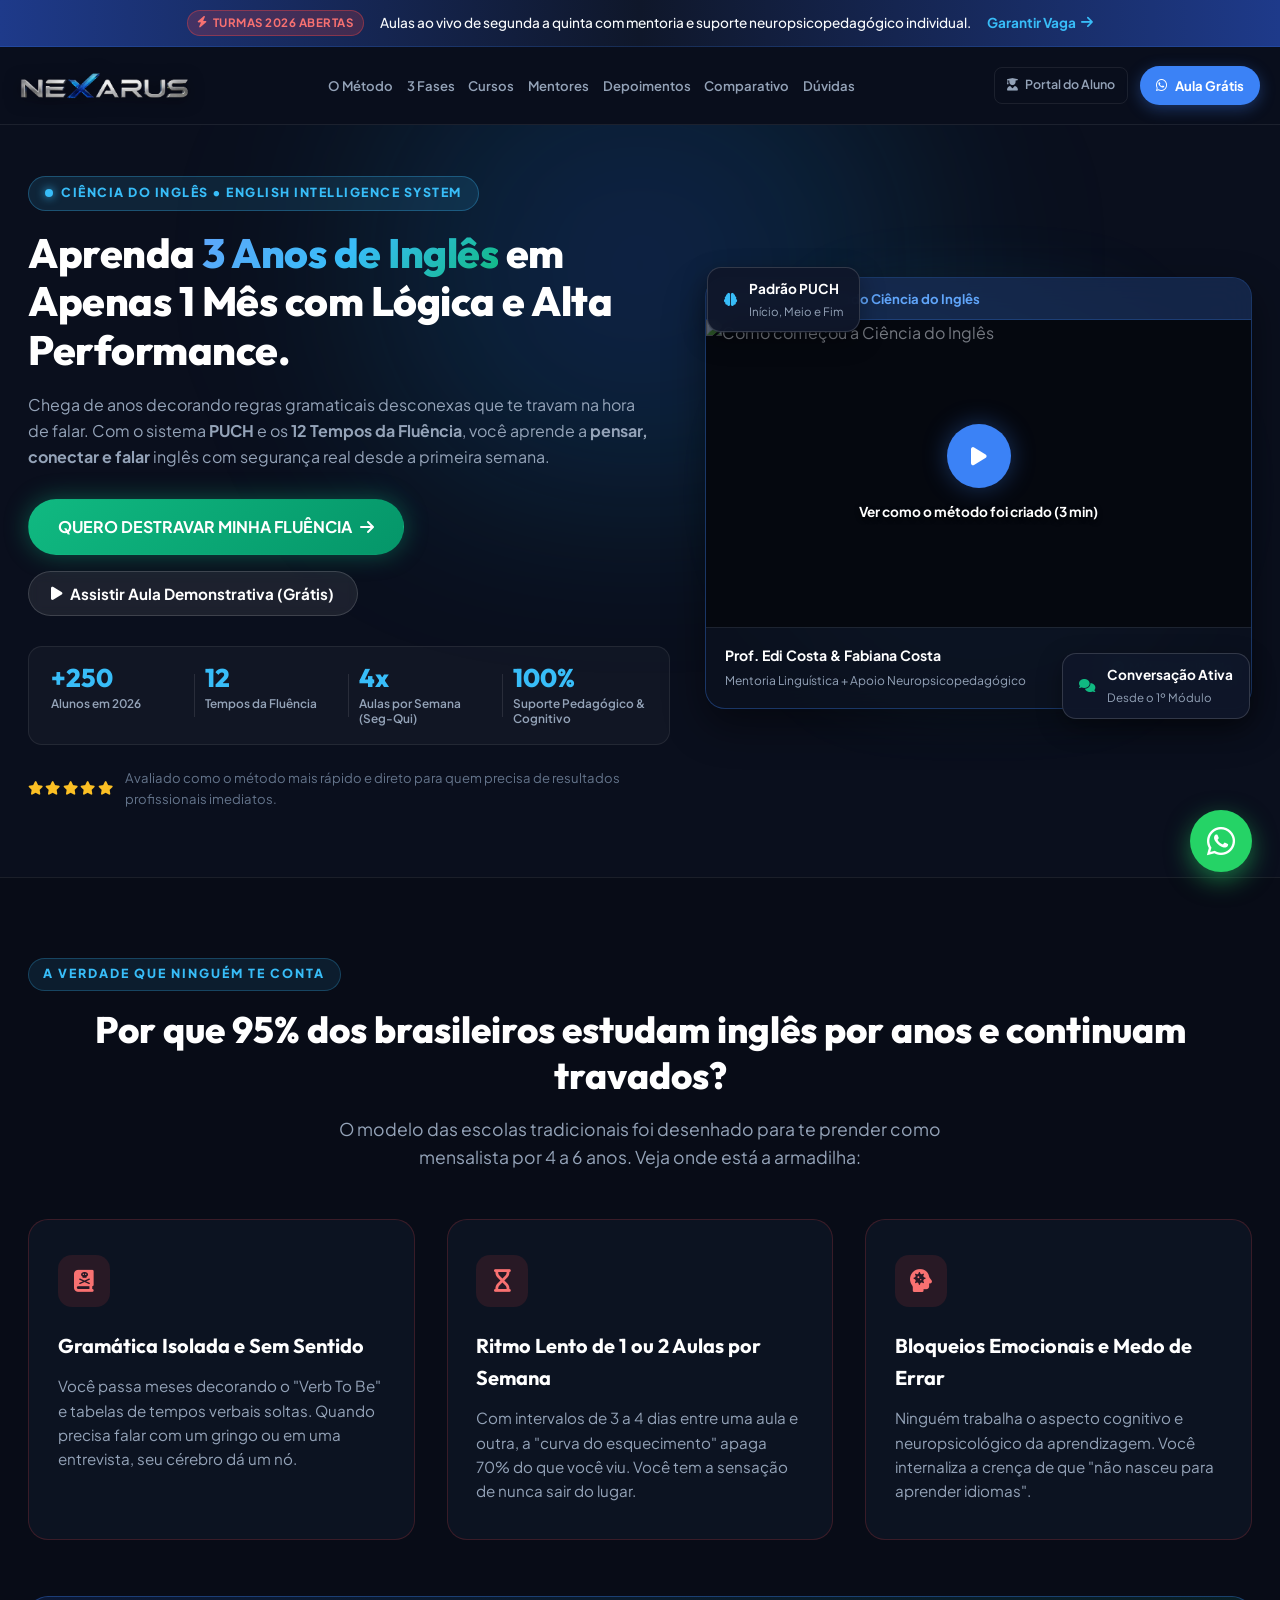
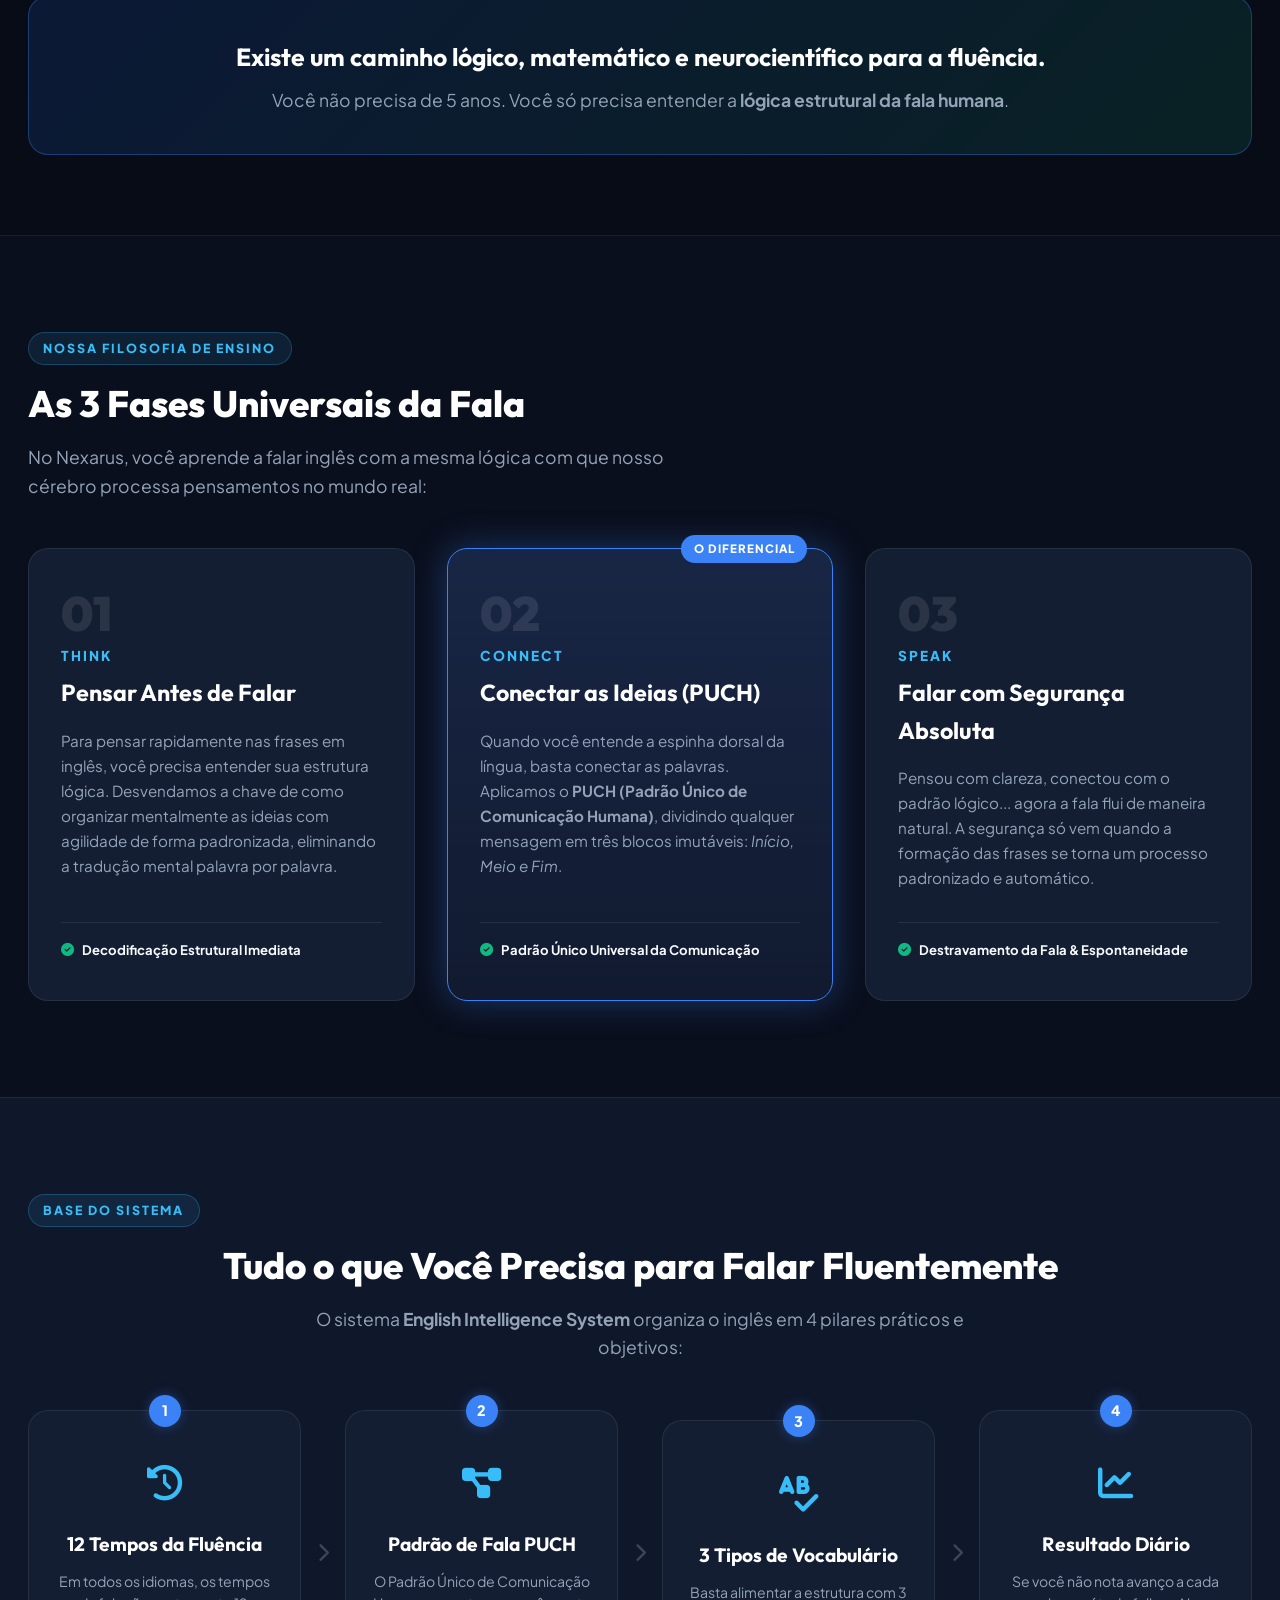
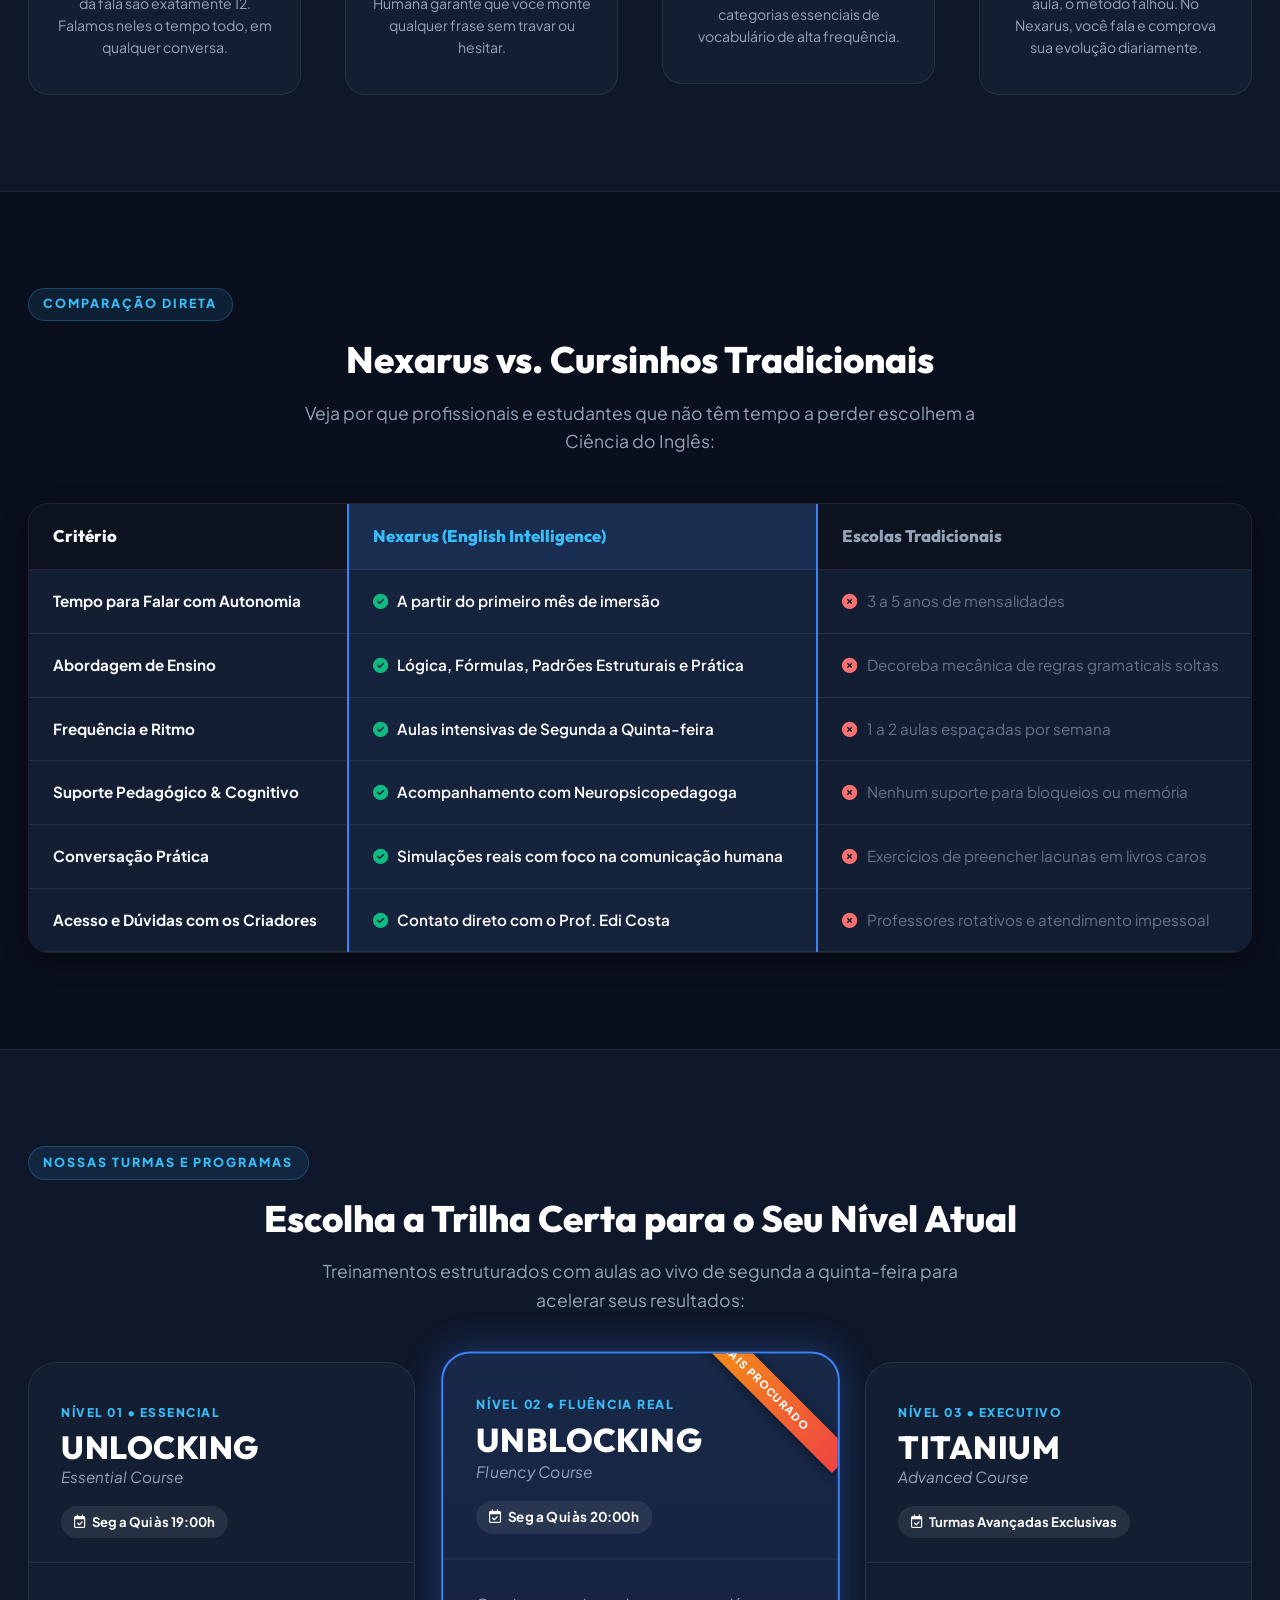
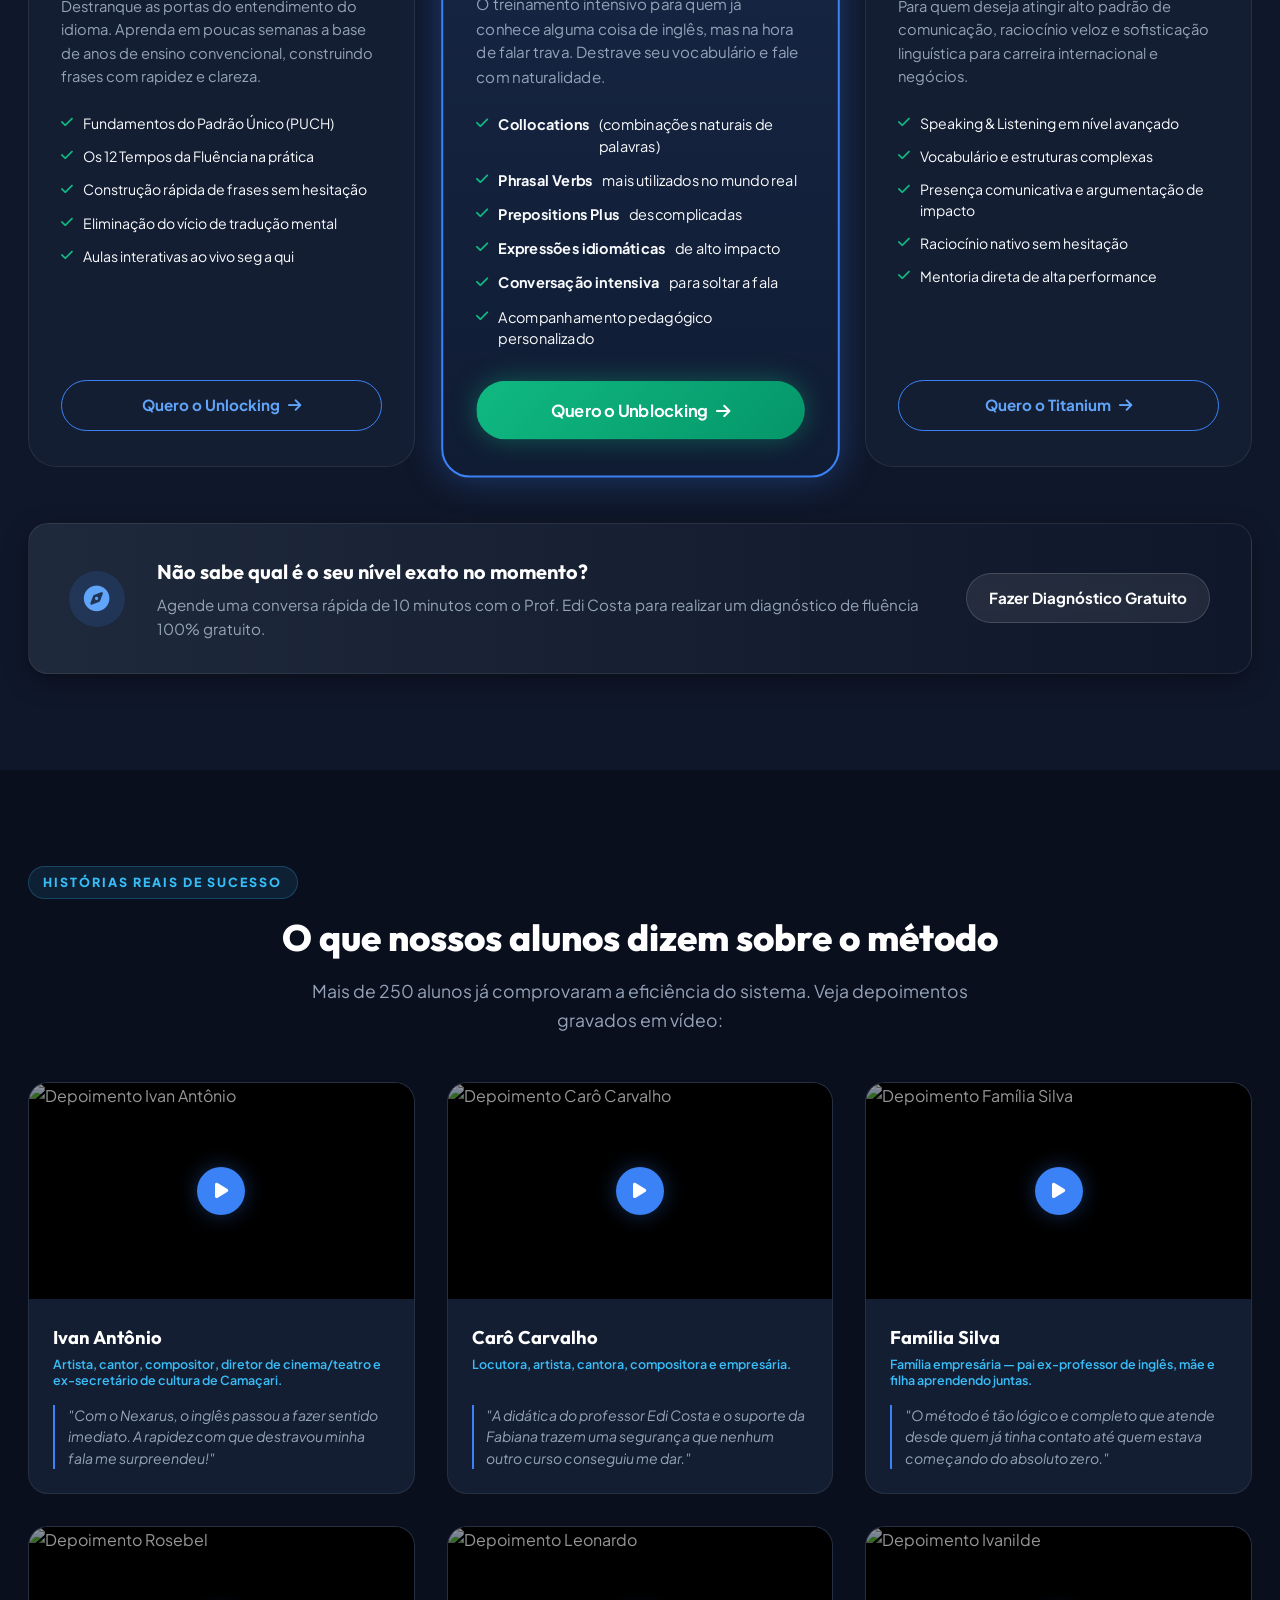
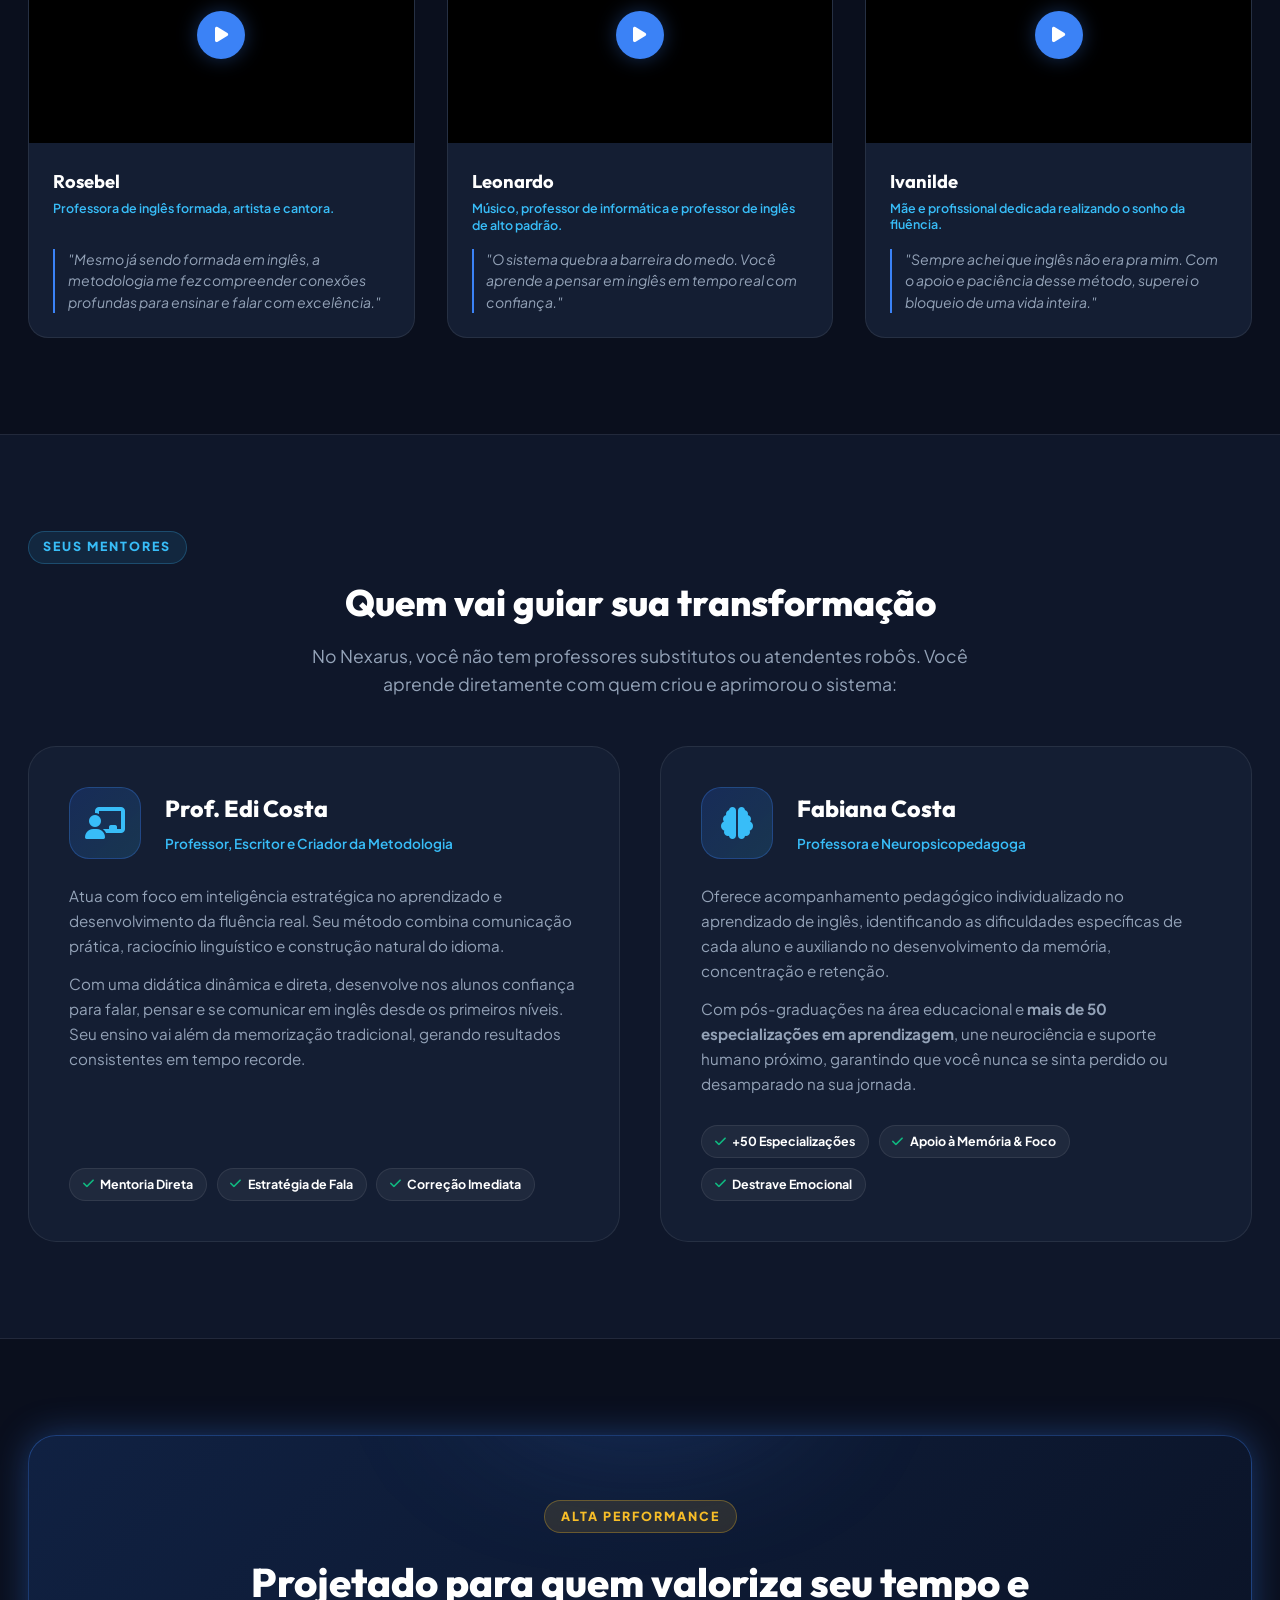
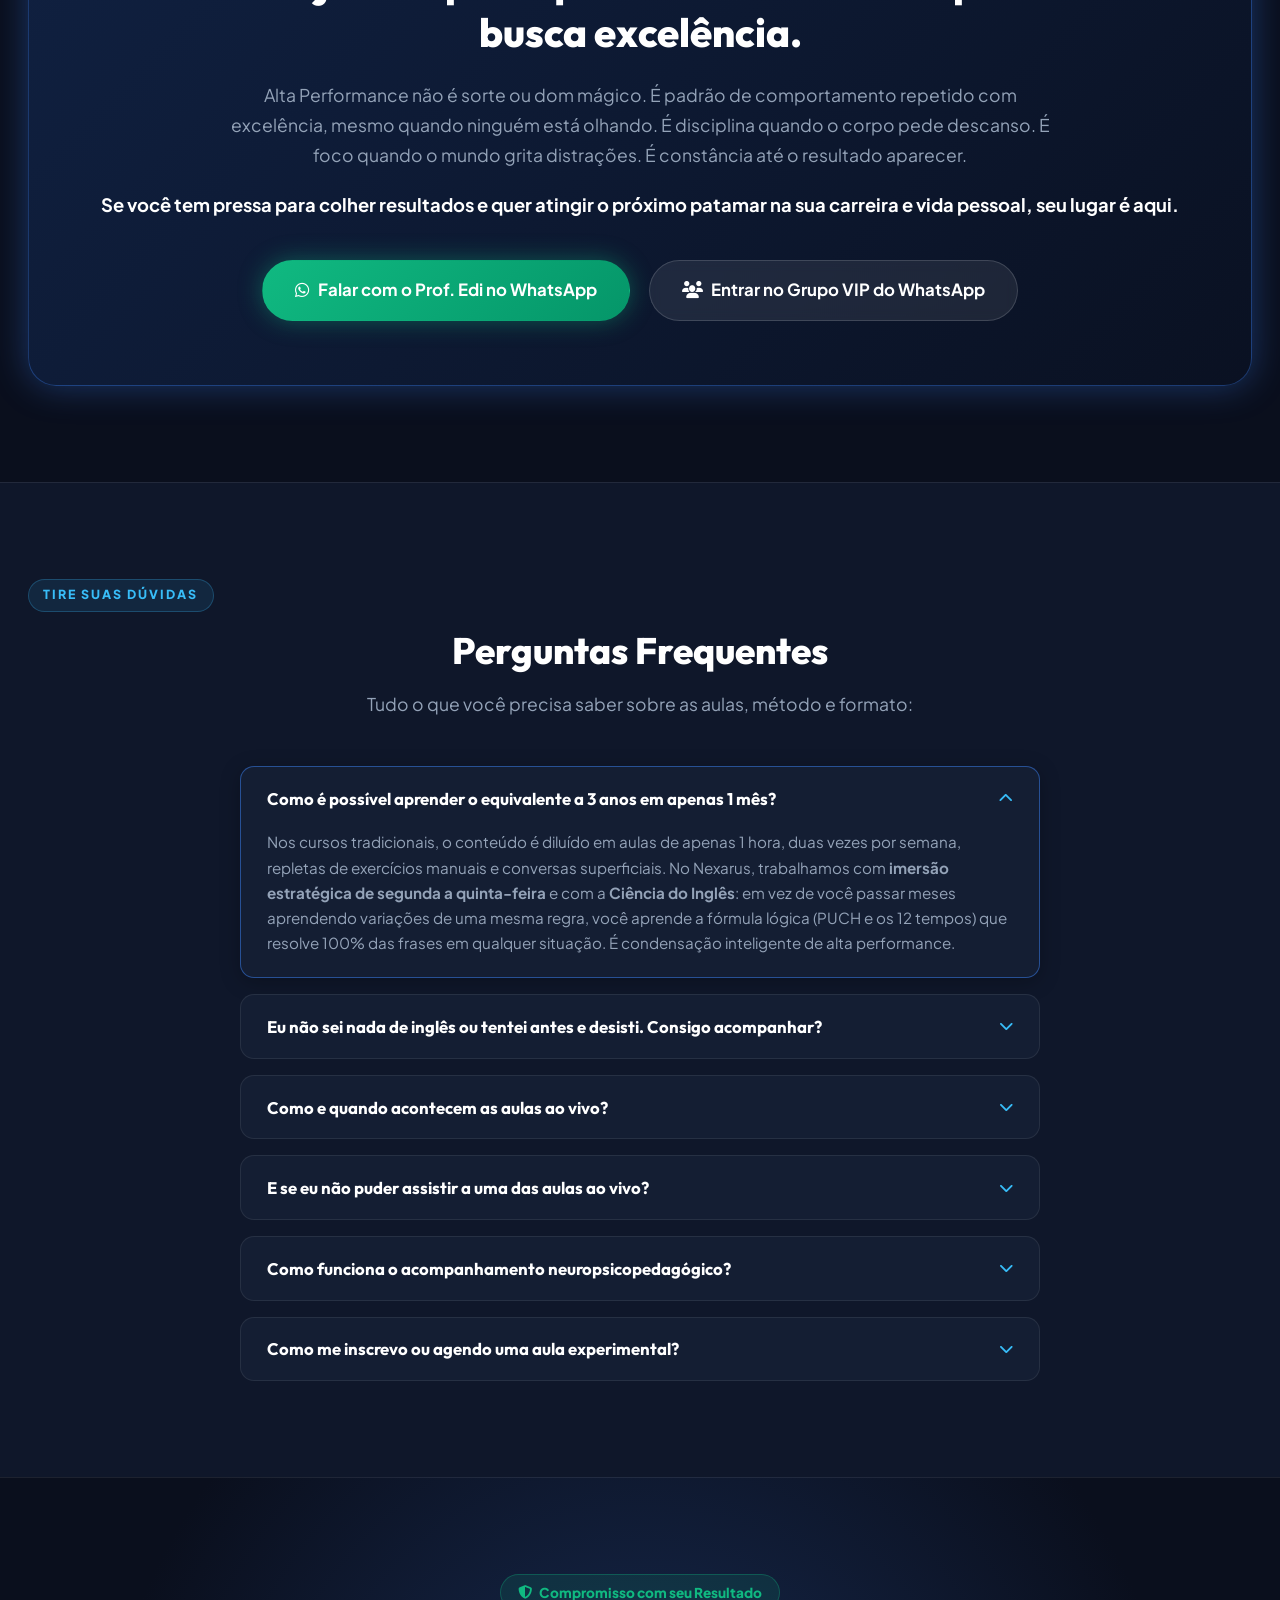
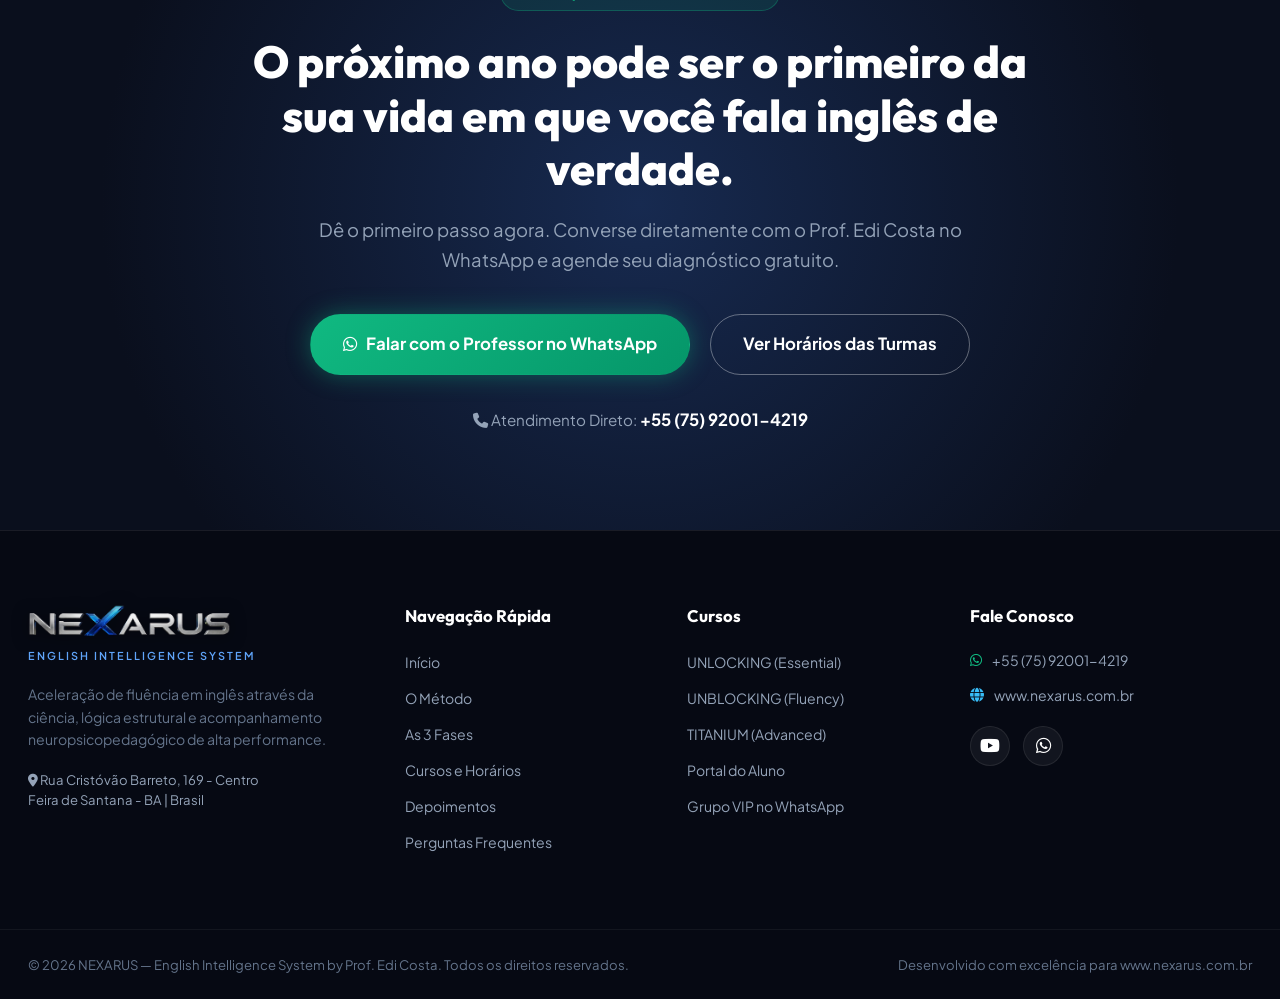
==== commit ba418572: "Update styles for hero section and container Adjusted various styles for layout and responsiveness i" ====
--- a/index.html
+++ b/index.html
@@ -115,9 +115,9 @@
 
 .container {
   width: 100%;
-  max-width: 1200px;
+  max-width: 1320px;
   margin: 0 auto;
-  padding: 0 1.5rem;
+  padding: 0 1.75rem;
 }
 
 /* Utility Helpers */
@@ -197,9 +197,9 @@
   justify-content: space-between;
   height: 4.8rem;
   width: 100%;
-  max-width: 1440px;
+  max-width: 1320px;
   margin: 0 auto;
-  padding: 0 2rem;
+  padding: 0 1.75rem;
   gap: 1.5rem;
 }
 
@@ -479,18 +479,18 @@
    ========================================================================== */
 .hero-section {
   position: relative;
-  padding: 5rem 0 6rem 0;
+  padding: 3.2rem 0 4.2rem 0;
   overflow: hidden;
 }
 
 .hero-bg-glow {
   position: absolute;
-  top: -150px;
+  top: -120px;
   left: 50%;
   transform: translateX(-50%);
-  width: 800px;
-  height: 500px;
-  background: radial-gradient(circle, rgba(37, 99, 235, 0.2) 0%, rgba(14, 165, 233, 0.1) 40%, transparent 70%);
+  width: 900px;
+  height: 520px;
+  background: radial-gradient(circle, rgba(37, 99, 235, 0.22) 0%, rgba(14, 165, 233, 0.12) 40%, transparent 70%);
   filter: blur(80px);
   pointer-events: none;
   z-index: 0;
@@ -498,9 +498,9 @@
 
 .hero-container {
   display: grid;
-  grid-template-columns: 1.15fr 0.85fr;
-  align-items: center;
-  gap: 3.5rem;
+  grid-template-columns: 1.08fr 0.92fr;
+  align-items: center;
+  gap: 3rem;
   position: relative;
   z-index: 1;
 }
@@ -517,7 +517,7 @@
   border: 1px solid rgba(56, 189, 248, 0.3);
   padding: 0.4rem 1rem;
   border-radius: var(--radius-pill);
-  margin-bottom: 1.5rem;
+  margin-bottom: 1.15rem;
 }
 
 .pulse-dot {
@@ -537,11 +537,11 @@
 
 .hero-title {
   font-family: var(--font-heading);
-  font-size: 3.1rem;
+  font-size: clamp(2.25rem, 3.2vw, 3.1rem);
   font-weight: 800;
   line-height: 1.18;
   color: #ffffff;
-  margin-bottom: 1.3rem;
+  margin-bottom: 1.15rem;
   letter-spacing: -0.5px;
 }
 
@@ -552,10 +552,10 @@
 }
 
 .hero-subtitle {
-  font-size: 1.15rem;
+  font-size: clamp(1rem, 1.15vw, 1.12rem);
   color: var(--text-muted);
-  line-height: 1.65;
-  margin-bottom: 2rem;
+  line-height: 1.6;
+  margin-bottom: 1.85rem;
   max-width: 620px;
 }
 
@@ -564,24 +564,35 @@
   align-items: center;
   gap: 1rem;
   flex-wrap: wrap;
-  margin-bottom: 2.5rem;
+  margin-bottom: 1.85rem;
 }
 
 .hero-stats {
-  display: flex;
-  align-items: center;
-  gap: 1.5rem;
-  padding: 1.2rem 1.5rem;
+  display: grid;
+  grid-template-columns: repeat(4, 1fr);
+  gap: 1.25rem;
+  padding: 1.1rem 1.4rem;
   background: rgba(255, 255, 255, 0.03);
   border: 1px solid var(--bg-card-border);
   border-radius: var(--radius-md);
-  margin-bottom: 1.5rem;
-  flex-wrap: wrap;
+  margin-bottom: 1.4rem;
+  position: relative;
 }
 
 .stat-item {
   display: flex;
   flex-direction: column;
+  position: relative;
+}
+
+.stat-item:not(:last-child)::after {
+  content: '';
+  position: absolute;
+  right: -0.625rem;
+  top: 15%;
+  height: 70%;
+  width: 1px;
+  background: rgba(255, 255, 255, 0.1);
 }
 
 .stat-number {
@@ -590,18 +601,18 @@
   font-weight: 800;
   color: var(--accent-cyan);
   line-height: 1.1;
+  margin-bottom: 0.2rem;
 }
 
 .stat-label {
-  font-size: 0.75rem;
+  font-size: 0.74rem;
   color: var(--text-muted);
   font-weight: 600;
+  line-height: 1.3;
 }
 
 .stat-separator {
-  width: 1px;
-  height: 35px;
-  background: rgba(255, 255, 255, 0.1);
+  display: none;
 }
 
 .hero-trust {
@@ -626,6 +637,18 @@
 /* Hero Visual Card */
 .hero-visual {
   position: relative;
+  width: 100%;
+}
+
+.hero-visual::before {
+  content: '';
+  position: absolute;
+  inset: -12px;
+  background: radial-gradient(circle, rgba(59, 130, 246, 0.2) 0%, rgba(56, 189, 248, 0.08) 50%, transparent 75%);
+  border-radius: var(--radius-xl);
+  filter: blur(25px);
+  z-index: 0;
+  pointer-events: none;
 }
 
 .glass-card {
@@ -636,6 +659,8 @@
   -webkit-backdrop-filter: blur(16px);
   overflow: hidden;
   box-shadow: var(--shadow-lg);
+  position: relative;
+  z-index: 1;
 }
 
 .main-hero-card {
@@ -774,13 +799,13 @@
 }
 
 .badge-top-left {
-  top: -20px;
-  left: -25px;
+  top: -14px;
+  left: -10px;
 }
 
 .badge-bottom-right {
-  bottom: -20px;
-  right: -25px;
+  bottom: -14px;
+  right: -10px;
   animation-delay: -2s;
 }
 
@@ -1961,67 +1986,6 @@
 /* ==========================================================================
    Responsive Breakpoints
    ========================================================================== */
-@media (max-width: 1024px) {
-  .hero-container {
-    grid-template-columns: 1fr;
-    gap: 3rem;
-  }
-
-  .hero-content {
-    text-align: center;
-  }
-
-  .hero-subtitle {
-    margin-left: auto;
-    margin-right: auto;
-  }
-
-  .hero-cta-group {
-    justify-content: center;
-  }
-
-  .hero-stats {
-    justify-content: center;
-  }
-
-  .hero-trust {
-    justify-content: center;
-  }
-
-  .hero-visual {
-    max-width: 600px;
-    margin: 0 auto;
-  }
-
-  .phases-grid,
-  .problem-grid,
-  .courses-grid,
-  .testimonials-grid {
-    grid-template-columns: repeat(2, 1fr);
-  }
-
-  .steps-row {
-    flex-direction: column;
-  }
-
-  .step-arrow {
-    transform: rotate(90deg);
-    margin: 0.5rem 0;
-  }
-
-  .featured-course {
-    transform: none;
-  }
-
-  .featured-course:hover {
-    transform: translateY(-8px);
-  }
-
-  .footer-container {
-    grid-template-columns: repeat(2, 1fr);
-  }
-}
-
 @media (max-width: 1280px) {
   .nav-container {
     padding: 0 1.25rem;
@@ -2049,6 +2013,20 @@
   .btn-portal {
     padding: 0.45rem 0.75rem;
     font-size: 0.78rem;
+  }
+
+  .hero-container {
+    gap: 2.2rem;
+  }
+
+  .badge-top-left {
+    left: 2px;
+    top: -10px;
+  }
+
+  .badge-bottom-right {
+    right: 2px;
+    bottom: -10px;
   }
 }
 
@@ -2094,13 +2072,111 @@
   }
 }
 
+@media (max-width: 1024px) {
+  .hero-section {
+    padding: 3rem 0 3.8rem 0;
+  }
+
+  .hero-container {
+    grid-template-columns: 1fr;
+    gap: 2.75rem;
+  }
+
+  .hero-content {
+    text-align: center;
+    max-width: 780px;
+    margin: 0 auto;
+  }
+
+  .hero-subtitle {
+    margin-left: auto;
+    margin-right: auto;
+  }
+
+  .hero-cta-group {
+    justify-content: center;
+  }
+
+  .hero-stats {
+    max-width: 680px;
+    margin-left: auto;
+    margin-right: auto;
+  }
+
+  .hero-trust {
+    justify-content: center;
+  }
+
+  .hero-visual {
+    max-width: 580px;
+    margin: 0 auto;
+  }
+
+  .badge-top-left {
+    left: 6px;
+    top: -10px;
+  }
+
+  .badge-bottom-right {
+    right: 6px;
+    bottom: -10px;
+  }
+
+  .phases-grid,
+  .problem-grid,
+  .courses-grid,
+  .testimonials-grid {
+    grid-template-columns: repeat(2, 1fr);
+  }
+
+  .steps-row {
+    flex-direction: column;
+  }
+
+  .step-arrow {
+    transform: rotate(90deg);
+    margin: 0.5rem 0;
+  }
+
+  .featured-course {
+    transform: none;
+  }
+
+  .featured-course:hover {
+    transform: translateY(-8px);
+  }
+
+  .footer-container {
+    grid-template-columns: repeat(2, 1fr);
+  }
+}
+
 @media (max-width: 768px) {
   .top-bar-text {
     display: none;
   }
 
+  .hero-section {
+    padding: 2.2rem 0 3.2rem 0;
+  }
+
   .hero-title {
-    font-size: 2.3rem;
+    font-size: clamp(1.85rem, 5.5vw, 2.3rem);
+  }
+
+  .hero-stats {
+    grid-template-columns: repeat(2, 1fr);
+    gap: 1.1rem;
+    text-align: left;
+  }
+
+  .stat-item:nth-child(even)::after,
+  .stat-item:last-child::after {
+    display: none;
+  }
+
+  .badge-top-left, .badge-bottom-right {
+    display: none;
   }
 
   .section-title {
@@ -2136,9 +2212,34 @@
     grid-template-columns: 1fr;
     gap: 2.5rem;
   }
-
-  .badge-top-left, .badge-bottom-right {
-    display: none;
+}
+
+@media (max-width: 480px) {
+  .hero-section {
+    padding: 1.8rem 0 2.8rem 0;
+  }
+
+  .hero-cta-group {
+    flex-direction: column;
+    width: 100%;
+  }
+
+  .hero-cta-group .btn {
+    width: 100%;
+  }
+
+  .hero-stats {
+    grid-template-columns: 1fr 1fr;
+    padding: 0.9rem 1rem;
+    gap: 0.85rem;
+  }
+
+  .stat-number {
+    font-size: 1.35rem;
+  }
+
+  .stat-label {
+    font-size: 0.7rem;
   }
 }
 
@@ -2214,7 +2315,7 @@
             <span>QUERO DESTRAVAR MINHA FLUÊNCIA</span>
             <i class="fa-solid fa-arrow-right"></i>
           </a>
-          <button class="btn btn-secondary play-video-btn" data-video-id="Xbwk2I-AwP8">
+          <button class="btn btn-secondary play-video-btn" data-video-id="zd8zOAEeKyg">
             <i class="fa-solid fa-play"></i> Assistir Aula Demonstrativa (Grátis)
           </button>
         </div>
